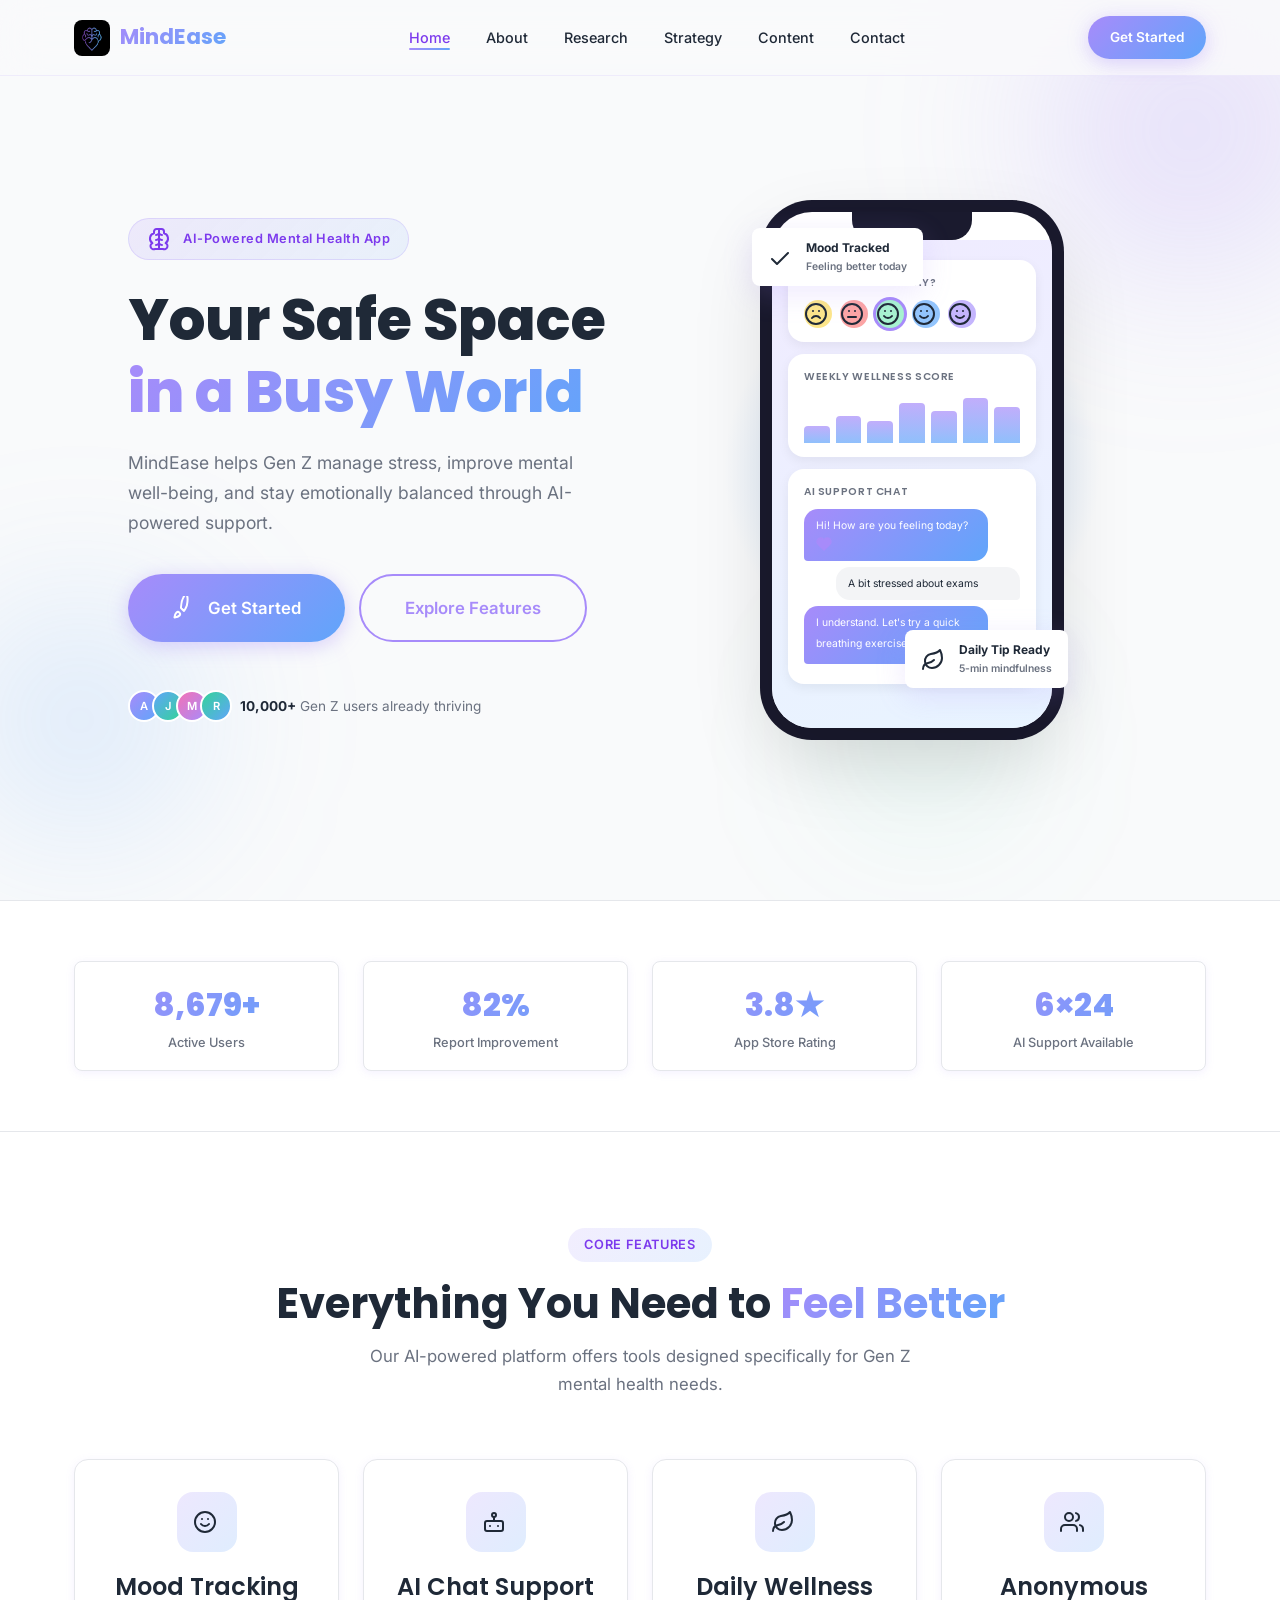
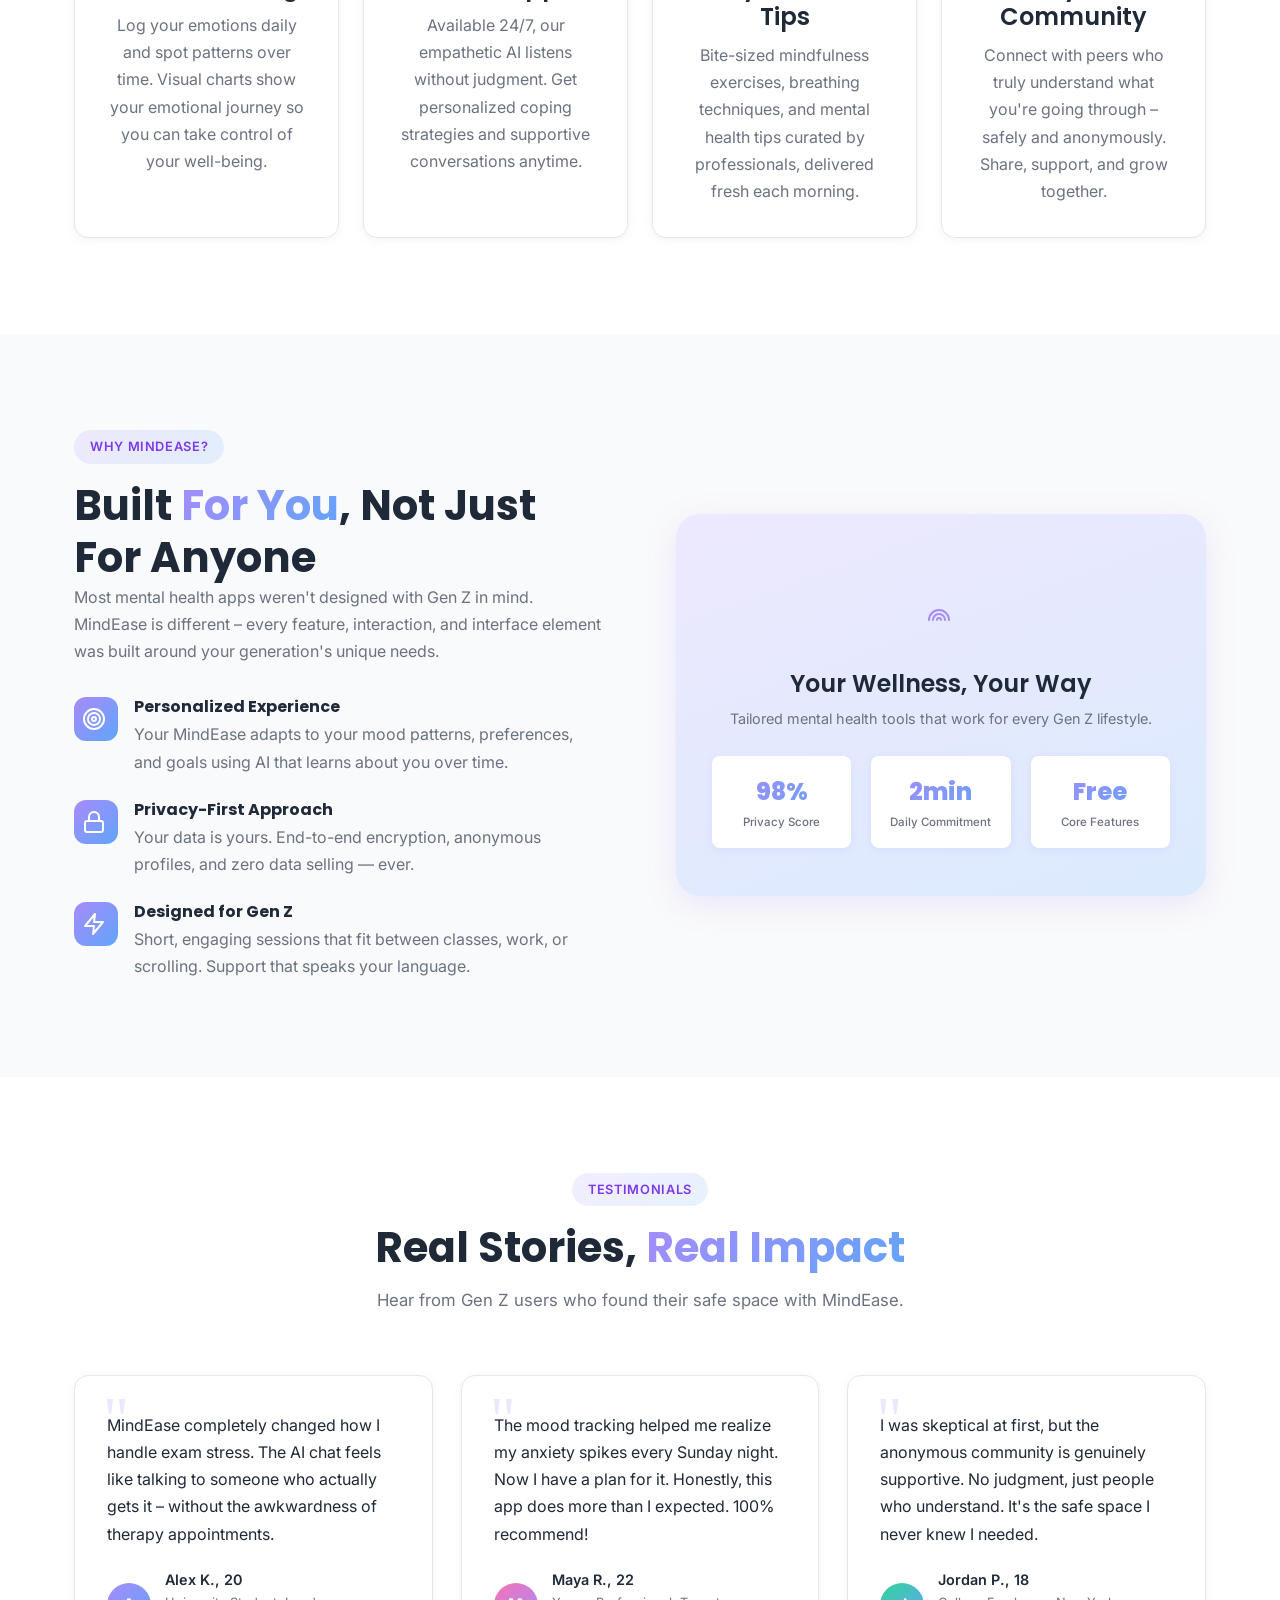
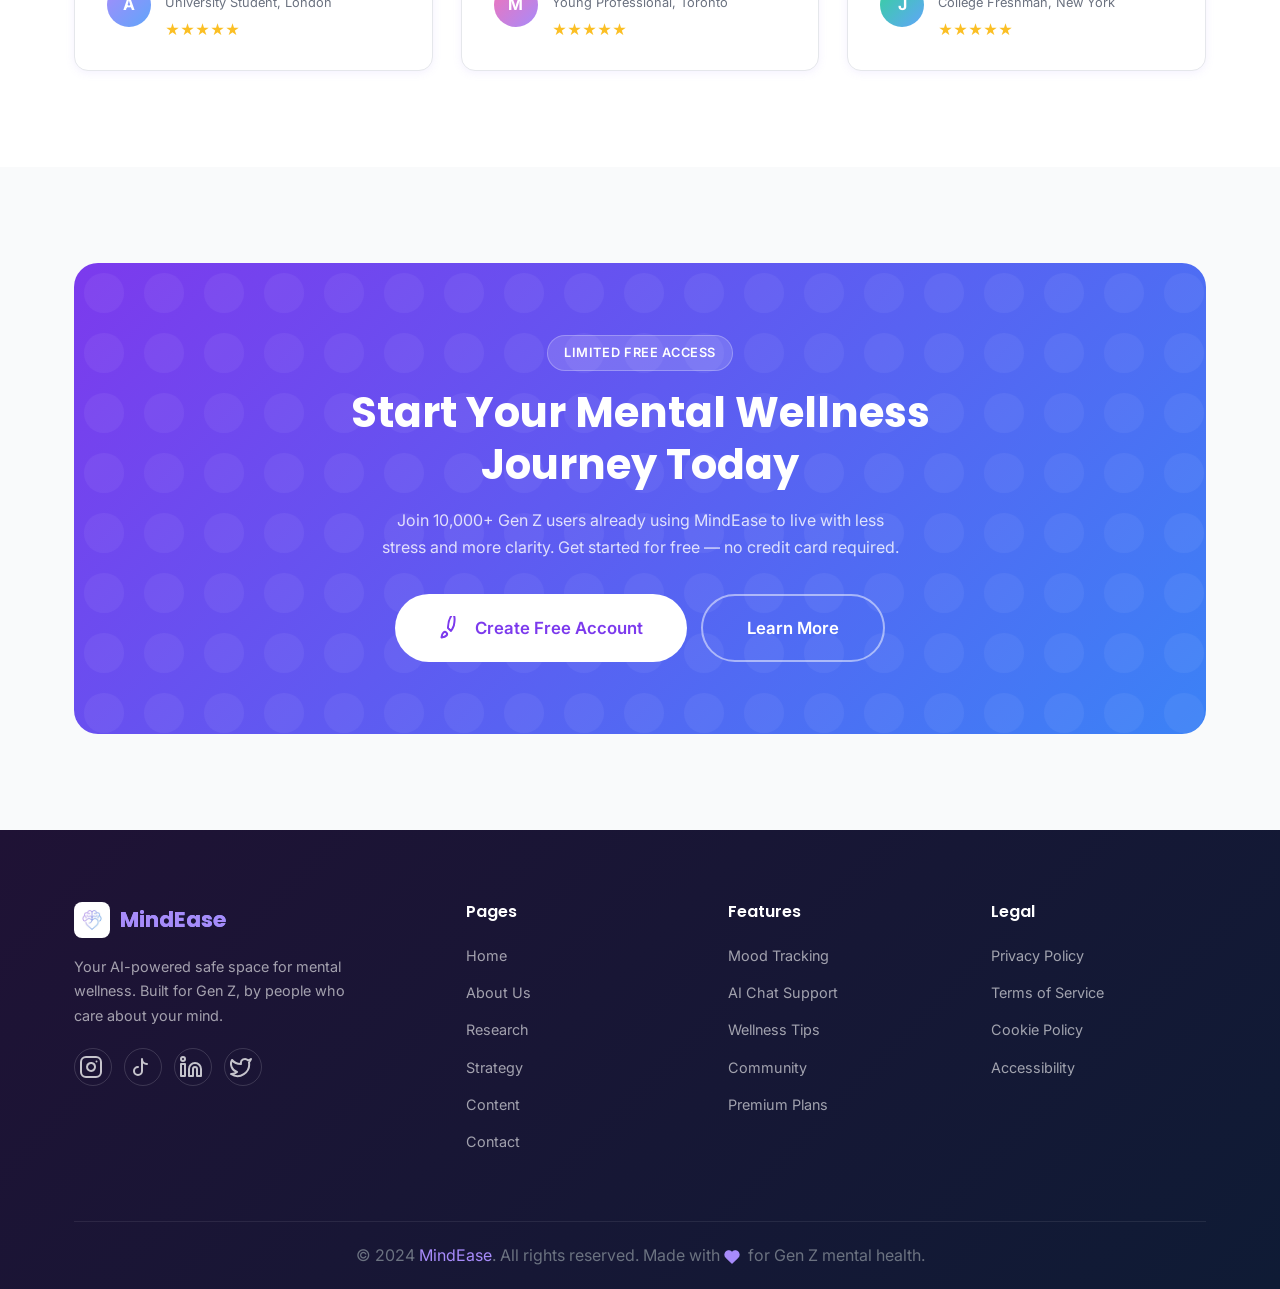
==== index.html @ 1b33eacb "Initial commit MindEase mental health app" ====
<!DOCTYPE html>
<html lang="en">
<head>
  <meta charset="UTF-8" />
  <meta name="viewport" content="width=device-width, initial-scale=1.0" />
  <title>MindEase – Your Safe Space in a Busy World</title>
  <meta name="description" content="MindEase helps Gen Z manage stress, improve mental well-being, and stay emotionally balanced through AI-powered support." />
  <link rel="stylesheet" href="styles/main.css" />
  <link rel="stylesheet" href="styles/animations.css" />
  <link rel="stylesheet" href="styles/pages.css" />
</head>
<body>

<!-- ══ NAVBAR ══ -->
<nav class="navbar" id="navbar">
  <div class="nav-inner">
    <a href="index.html" class="nav-logo">
      <img src="assets/logo1.png" alt="MindEase Logo" class="nav-logo-img">
      <span>MindEase</span>
    </a>
    <ul class="nav-menu">
      <li><a href="index.html" class="nav-link">Home</a></li>
      <li><a href="about.html" class="nav-link">About</a></li>
      <li><a href="research.html" class="nav-link">Research</a></li>
      <li><a href="strategy.html" class="nav-link">Strategy</a></li>
      <li><a href="content.html" class="nav-link">Content</a></li>
      <li><a href="contact.html" class="nav-link">Contact</a></li>
    </ul>
    <div class="nav-cta">
      <a href="signup.html" class="btn btn-primary btn-sm">Get Started</a>
    </div>
    <button class="hamburger" id="hamburger" aria-label="Toggle menu">
      <span></span><span></span><span></span>
    </button>
  </div>
  <div class="mobile-menu" id="mobileMenu">
    <a href="index.html" class="nav-link">Home</a>
    <a href="about.html" class="nav-link">About</a>
    <a href="research.html" class="nav-link">Research</a>
    <a href="strategy.html" class="nav-link">Strategy</a>
    <a href="content.html" class="nav-link">Content</a>
    <a href="contact.html" class="nav-link">Contact</a>
    <a href="signup.html" class="btn btn-primary">Get Started</a>
  </div>
</nav>

<!-- ══ HERO ══ -->
<section class="hero">
  <div class="deco-blob deco-blob-1"></div>
  <div class="deco-blob deco-blob-2"></div>
  <div class="deco-blob deco-blob-3"></div>
  <div class="container">
    <div class="hero-inner">
      <!-- Left -->
      <div class="hero-content">
        <div class="hero-label animate fade-only">
          <span><svg xmlns="http://www.w3.org/2000/svg" width="24" height="24" viewBox="0 0 24 24" fill="none" stroke="currentColor" stroke-width="2" stroke-linecap="round" stroke-linejoin="round" class="vector-icon" style="color:currentColor;vertical-align:middle;display:inline-block;margin-right:4px;"><path d="M9.5 2A2.5 2.5 0 0 0 7 4.5v1.79a5.5 5.5 0 0 0-1.6 9.85A2.49 2.49 0 0 0 8 22h8a2.49 2.49 0 0 0 2.6-5.86A5.5 5.5 0 0 0 17 6.29V4.5A2.5 2.5 0 0 0 14.5 2h-5z"></path><path d="M12 2v20"></path><path d="M12 6.5s-1.5 1.5-3 1.5"></path><path d="M12 11.5s-1.5 1.5-3 1.5"></path><path d="M12 16.5s-1.5 1.5-3 1.5"></path><path d="M12 6.5s1.5 1.5 3 1.5"></path><path d="M12 11.5s1.5 1.5 3 1.5"></path><path d="M12 16.5s1.5 1.5 3 1.5"></path></svg></span> AI-Powered Mental Health App
        </div>
        <h1 class="hero-title animate delay-1">
          Your Safe Space<br /><span class="gradient-text line-2">in a Busy World</span>
        </h1>
        <p class="hero-desc animate delay-2">
          MindEase helps Gen Z manage stress, improve mental well-being, and stay emotionally balanced through AI-powered support.
        </p>
        <div class="hero-btns animate delay-3">
          <a href="signup.html" class="btn btn-primary btn-lg"><svg xmlns="http://www.w3.org/2000/svg" width="24" height="24" viewBox="0 0 24 24" fill="none" stroke="currentColor" stroke-width="2" stroke-linecap="round" stroke-linejoin="round" class="vector-icon" style="color:currentColor;vertical-align:middle;display:inline-block;margin-right:4px;"><path d="M4.5 16.5c-1.5 1.26-2 5-2 5s3.74-.5 5-2c.71-.84.7-2.13-.09-2.91a2.18 2.18 0 0 0-2.91-.09z"></path><path d="m12 15-3-3a22 22 0 0 1 3.82-13.06c.09-.1.22-.1.35-.1.14 0 .27.01.4.03.35.05.69.2.98.44.38.3.64.71.74 1.18.3 1.34.62 4.48-.48 9.2A22 22 0 0 1 12 15z"></path></svg> Get Started</a>
          <a href="#features" class="btn btn-outline btn-lg">Explore Features</a>
        </div>
        <div class="hero-trust animate delay-4">
          <div class="trust-avatars">
            <div class="trust-avatar-img">A</div>
            <div class="trust-avatar-img" style="background:linear-gradient(135deg,#60A5FA,#34D399)">J</div>
            <div class="trust-avatar-img" style="background:linear-gradient(135deg,#F472B6,#A78BFA)">M</div>
            <div class="trust-avatar-img" style="background:linear-gradient(135deg,#34D399,#60A5FA)">R</div>
          </div>
          <p class="trust-text"><strong>10,000+</strong> Gen Z users already thriving</p>
        </div>
      </div>
      <!-- Right – Phone Mockup -->
      <div class="hero-visual animate slide-right delay-2">
        <div class="hero-visual-wrap">
          <div class="hero-glow"></div>
          <div class="phone-mockup">
            <div class="phone-notch"></div>
            <div class="phone-screen">
              <!-- Mood widget -->
              <div class="phone-widget">
                <div class="phone-widget-title">How are you today?</div>
                <div class="mood-dots">
                  <div class="mood-dot" style="background:#FDE68A"><svg xmlns="http://www.w3.org/2000/svg" width="24" height="24" viewBox="0 0 24 24" fill="none" stroke="currentColor" stroke-width="2" stroke-linecap="round" stroke-linejoin="round" class="vector-icon" style="color:currentColor;vertical-align:middle;display:inline-block;margin-right:4px;"><circle cx="12" cy="12" r="10"></circle><path d="M8 16s1.5-2 4-2 4 2 4 2"></path><line x1="9" y1="9" x2="9.01" y2="9"></line><line x1="15" y1="9" x2="15.01" y2="9"></line></svg></div>
                  <div class="mood-dot" style="background:#FCA5A5"><svg xmlns="http://www.w3.org/2000/svg" width="24" height="24" viewBox="0 0 24 24" fill="none" stroke="currentColor" stroke-width="2" stroke-linecap="round" stroke-linejoin="round" class="vector-icon" style="color:currentColor;vertical-align:middle;display:inline-block;margin-right:4px;"><circle cx="12" cy="12" r="10"></circle><line x1="8" y1="15" x2="16" y2="15"></line><line x1="9" y1="9" x2="9.01" y2="9"></line><line x1="15" y1="9" x2="15.01" y2="9"></line></svg></div>
                  <div class="mood-dot active" style="background:#A7F3D0"><svg xmlns="http://www.w3.org/2000/svg" width="24" height="24" viewBox="0 0 24 24" fill="none" stroke="currentColor" stroke-width="2" stroke-linecap="round" stroke-linejoin="round" class="vector-icon" style="color:currentColor;vertical-align:middle;display:inline-block;margin-right:4px;"><circle cx="12" cy="12" r="10"></circle><path d="M8 14s1.5 2 4 2 4-2 4-2"></path><line x1="9" y1="9" x2="9.01" y2="9"></line><line x1="15" y1="9" x2="15.01" y2="9"></line></svg></div>
                  <div class="mood-dot" style="background:#93C5FD"><svg xmlns="http://www.w3.org/2000/svg" width="24" height="24" viewBox="0 0 24 24" fill="none" stroke="currentColor" stroke-width="2" stroke-linecap="round" stroke-linejoin="round" class="vector-icon" style="color:currentColor;vertical-align:middle;display:inline-block;margin-right:4px;"><circle cx="12" cy="12" r="10"></circle><path d="M8 14s1.5 2 4 2 4-2 4-2"></path><line x1="9" y1="9" x2="9.01" y2="9"></line><line x1="15" y1="9" x2="15.01" y2="9"></line></svg></div>
                  <div class="mood-dot" style="background:#C4B5FD"><svg xmlns="http://www.w3.org/2000/svg" width="24" height="24" viewBox="0 0 24 24" fill="none" stroke="currentColor" stroke-width="2" stroke-linecap="round" stroke-linejoin="round" class="vector-icon" style="color:currentColor;vertical-align:middle;display:inline-block;margin-right:4px;"><circle cx="12" cy="12" r="10"></circle><path d="M8 14s1.5 2 4 2 4-2 4-2"></path><line x1="9" y1="9" x2="9.01" y2="9"></line><line x1="15" y1="9" x2="15.01" y2="9"></line></svg></div>
                </div>
              </div>
              <!-- Wellness bar -->
              <div class="phone-widget">
                <div class="phone-widget-title">Weekly Wellness Score</div>
                <div class="mini-bar-chart">
                  <div class="mini-bar" style="height:35%"></div>
                  <div class="mini-bar" style="height:55%"></div>
                  <div class="mini-bar" style="height:45%"></div>
                  <div class="mini-bar" style="height:80%"></div>
                  <div class="mini-bar" style="height:65%"></div>
                  <div class="mini-bar" style="height:90%"></div>
                  <div class="mini-bar" style="height:72%"></div>
                </div>
              </div>
              <!-- AI Chat snippet -->
              <div class="phone-widget">
                <div class="phone-widget-title">AI Support Chat</div>
                <div class="chat-bubble ai">Hi! How are you feeling today? <svg xmlns="http://www.w3.org/2000/svg" width="16" height="16" viewBox="0 0 24 24" fill="var(--primary)" stroke="var(--primary)" stroke-width="2" stroke-linecap="round" stroke-linejoin="round" class="vector-icon" style="color:currentColor;vertical-align:middle;display:inline-block;margin-right:4px;"><path d="M20.84 4.61a5.5 5.5 0 0 0-7.78 0L12 5.67l-1.06-1.06a5.5 5.5 0 0 0-7.78 7.78l1.06 1.06L12 21.23l7.78-7.78 1.06-1.06a5.5 5.5 0 0 0 0-7.78z"></path></svg></div>
                <div class="chat-bubble user">A bit stressed about exams</div>
                <div class="chat-bubble ai">I understand. Let's try a quick breathing exercise! <svg xmlns="http://www.w3.org/2000/svg" width="24" height="24" viewBox="0 0 24 24" fill="none" stroke="currentColor" stroke-width="2" stroke-linecap="round" stroke-linejoin="round" class="vector-icon" style="color:currentColor;vertical-align:middle;display:inline-block;margin-right:4px;"><path d="M11 20A7 7 0 0 1 9.8 6.1C15.5 5 17 4.48 19 2c1 2 2 4.18 2 8 0 5.5-4.78 10-10 10Z"></path><path d="M2 21c0-3 1.85-5.36 5.08-6C9.5 14.52 12 13 13 12"></path></svg></div>
              </div>
            </div>
          </div>
          <!-- Floating Badges -->
          <div class="floating-badge badge-1">
            <span class="fb-icon"><svg xmlns="http://www.w3.org/2000/svg" width="24" height="24" viewBox="0 0 24 24" fill="none" stroke="currentColor" stroke-width="2" stroke-linecap="round" stroke-linejoin="round" class="vector-icon" style="color:currentColor;vertical-align:middle;display:inline-block;margin-right:4px;"><polyline points="20 6 9 17 4 12"></polyline></svg></span>
            <div><div style="font-size:.75rem;font-weight:700;color:var(--text)">Mood Tracked</div><div style="font-size:.65rem;color:var(--text-muted)">Feeling better today</div></div>
          </div>
          <div class="floating-badge badge-2">
            <span class="fb-icon"><svg xmlns="http://www.w3.org/2000/svg" width="24" height="24" viewBox="0 0 24 24" fill="none" stroke="currentColor" stroke-width="2" stroke-linecap="round" stroke-linejoin="round" class="vector-icon" style="color:currentColor;vertical-align:middle;display:inline-block;margin-right:4px;"><path d="M11 20A7 7 0 0 1 9.8 6.1C15.5 5 17 4.48 19 2c1 2 2 4.18 2 8 0 5.5-4.78 10-10 10Z"></path><path d="M2 21c0-3 1.85-5.36 5.08-6C9.5 14.52 12 13 13 12"></path></svg></span>
            <div><div style="font-size:.75rem;font-weight:700;color:var(--text)">Daily Tip Ready</div><div style="font-size:.65rem;color:var(--text-muted)">5-min mindfulness</div></div>
          </div>
        </div>
      </div>
    </div>
  </div>
</section>

<!-- ══ STATS BAR ══ -->
<section class="section-sm" style="background:#fff;border-top:1px solid var(--border);border-bottom:1px solid var(--border)">
  <div class="container">
    <div class="grid-4">
      <div class="stat-chip animate">
        <div class="stat-num"><span data-count="10000">0</span>+</div>
        <div class="stat-label">Active Users</div>
      </div>
      <div class="stat-chip animate delay-1">
        <div class="stat-num"><span data-count="95">0</span>%</div>
        <div class="stat-label">Report Improvement</div>
      </div>
      <div class="stat-chip animate delay-2">
        <div class="stat-num"><span data-count="4">0</span>.8★</div>
        <div class="stat-label">App Store Rating</div>
      </div>
      <div class="stat-chip animate delay-3">
        <div class="stat-num"><span data-count="7">0</span>×24</div>
        <div class="stat-label">AI Support Available</div>
      </div>
    </div>
  </div>
</section>

<!-- ══ FEATURES ══ -->
<section class="section features-section" id="features">
  <div class="container">
    <div class="section-header animate">
      <div class="badge">Core Features</div>
      <h2>Everything You Need to <span class="gradient-text">Feel Better</span></h2>
      <p>Our AI-powered platform offers tools designed specifically for Gen Z mental health needs.</p>
    </div>
    <div class="grid-4">
      <div class="card feature-card animate delay-1">
        <div class="icon-wrap"><svg xmlns="http://www.w3.org/2000/svg" width="24" height="24" viewBox="0 0 24 24" fill="none" stroke="currentColor" stroke-width="2" stroke-linecap="round" stroke-linejoin="round" class="vector-icon" style="color:currentColor;vertical-align:middle;display:inline-block;margin-right:4px;"><circle cx="12" cy="12" r="10"></circle><path d="M8 14s1.5 2 4 2 4-2 4-2"></path><line x1="9" y1="9" x2="9.01" y2="9"></line><line x1="15" y1="9" x2="15.01" y2="9"></line></svg></div>
        <h3>Mood Tracking</h3>
        <p>Log your emotions daily and spot patterns over time. Visual charts show your emotional journey so you can take control of your well-being.</p>
      </div>
      <div class="card feature-card animate delay-2">
        <div class="icon-wrap"><svg xmlns="http://www.w3.org/2000/svg" width="24" height="24" viewBox="0 0 24 24" fill="none" stroke="currentColor" stroke-width="2" stroke-linecap="round" stroke-linejoin="round" class="vector-icon" style="color:currentColor;vertical-align:middle;display:inline-block;margin-right:4px;"><rect x="3" y="11" width="18" height="10" rx="2"></rect><circle cx="12" cy="5" r="2"></circle><path d="M12 7v4"></path><line x1="8" y1="16" x2="8" y2="16"></line><line x1="16" y1="16" x2="16" y2="16"></line></svg></div>
        <h3>AI Chat Support</h3>
        <p>Available 24/7, our empathetic AI listens without judgment. Get personalized coping strategies and supportive conversations anytime.</p>
      </div>
      <div class="card feature-card animate delay-3">
        <div class="icon-wrap"><svg xmlns="http://www.w3.org/2000/svg" width="24" height="24" viewBox="0 0 24 24" fill="none" stroke="currentColor" stroke-width="2" stroke-linecap="round" stroke-linejoin="round" class="vector-icon" style="color:currentColor;vertical-align:middle;display:inline-block;margin-right:4px;"><path d="M11 20A7 7 0 0 1 9.8 6.1C15.5 5 17 4.48 19 2c1 2 2 4.18 2 8 0 5.5-4.78 10-10 10Z"></path><path d="M2 21c0-3 1.85-5.36 5.08-6C9.5 14.52 12 13 13 12"></path></svg></div>
        <h3>Daily Wellness Tips</h3>
        <p>Bite-sized mindfulness exercises, breathing techniques, and mental health tips curated by professionals, delivered fresh each morning.</p>
      </div>
      <div class="card feature-card animate delay-4">
        <div class="icon-wrap"><svg xmlns="http://www.w3.org/2000/svg" width="24" height="24" viewBox="0 0 24 24" fill="none" stroke="currentColor" stroke-width="2" stroke-linecap="round" stroke-linejoin="round" class="vector-icon" style="color:currentColor;vertical-align:middle;display:inline-block;margin-right:4px;"><path d="M17 21v-2a4 4 0 0 0-4-4H5a4 4 0 0 0-4 4v2"></path><circle cx="9" cy="7" r="4"></circle><path d="M23 21v-2a4 4 0 0 0-3-3.87"></path><path d="M16 3.13a4 4 0 0 1 0 7.75"></path></svg></div>
        <h3>Anonymous Community</h3>
        <p>Connect with peers who truly understand what you're going through – safely and anonymously. Share, support, and grow together.</p>
      </div>
    </div>
  </div>
</section>

<!-- ══ WHY CHOOSE US ══ -->
<section class="section why-section">
  <div class="container">
    <div class="why-inner">
      <!-- Left text -->
      <div>
        <div class="badge animate">Why MindEase?</div>
        <h2 class="animate delay-1">Built <span class="gradient-text">For You</span>, Not Just For Anyone</h2>
        <p class="animate delay-2">Most mental health apps weren't designed with Gen Z in mind. MindEase is different – every feature, interaction, and interface element was built around your generation's unique needs.</p>
        <div class="why-list">
          <div class="why-item animate delay-2">
            <div class="why-icon"><svg xmlns="http://www.w3.org/2000/svg" width="24" height="24" viewBox="0 0 24 24" fill="none" stroke="currentColor" stroke-width="2" stroke-linecap="round" stroke-linejoin="round" class="vector-icon" style="color:currentColor;vertical-align:middle;display:inline-block;margin-right:4px;"><circle cx="12" cy="12" r="10"></circle><circle cx="12" cy="12" r="6"></circle><circle cx="12" cy="12" r="2"></circle></svg></div>
            <div>
              <h4>Personalized Experience</h4>
              <p>Your MindEase adapts to your mood patterns, preferences, and goals using AI that learns about you over time.</p>
            </div>
          </div>
          <div class="why-item animate delay-3">
            <div class="why-icon"><svg xmlns="http://www.w3.org/2000/svg" width="24" height="24" viewBox="0 0 24 24" fill="none" stroke="currentColor" stroke-width="2" stroke-linecap="round" stroke-linejoin="round" class="vector-icon" style="color:currentColor;vertical-align:middle;display:inline-block;margin-right:4px;"><rect x="3" y="11" width="18" height="11" rx="2"></rect><path d="M7 11V7a5 5 0 0 1 10 0v4"></path></svg></div>
            <div>
              <h4>Privacy-First Approach</h4>
              <p>Your data is yours. End-to-end encryption, anonymous profiles, and zero data selling — ever.</p>
            </div>
          </div>
          <div class="why-item animate delay-4">
            <div class="why-icon"><svg xmlns="http://www.w3.org/2000/svg" width="24" height="24" viewBox="0 0 24 24" fill="none" stroke="currentColor" stroke-width="2" stroke-linecap="round" stroke-linejoin="round" class="vector-icon" style="color:currentColor;vertical-align:middle;display:inline-block;margin-right:4px;"><polygon points="13 2 3 14 12 14 11 22 21 10 12 10 13 2"></polygon></svg></div>
            <div>
              <h4>Designed for Gen Z</h4>
              <p>Short, engaging sessions that fit between classes, work, or scrolling. Support that speaks your language.</p>
            </div>
          </div>
        </div>
      </div>
      <!-- Right visual card -->
      <div class="why-image-wrap animate slide-right">
        <div class="why-image-card">
          <div style="font-size:3.5rem;margin-bottom:12px"><svg xmlns="http://www.w3.org/2000/svg" width="24" height="24" viewBox="0 0 24 24" fill="none" stroke="var(--primary)" stroke-width="2" stroke-linecap="round" stroke-linejoin="round" class="vector-icon" style="color:currentColor;vertical-align:middle;display:inline-block;margin-right:4px;"><path d="M22 17a10 10 0 0 0-20 0"></path><path d="M6 17a6 6 0 0 1 12 0"></path><path d="M10 17a2 2 0 0 1 4 0"></path></svg></div>
          <h3 style="margin-bottom:8px">Your Wellness, Your Way</h3>
          <p style="color:var(--text-muted);font-size:.9rem">Tailored mental health tools that work for every Gen Z lifestyle.</p>
          <div class="why-stats-row">
            <div class="why-stat">
              <div class="num">98%</div>
              <div class="label">Privacy Score</div>
            </div>
            <div class="why-stat">
              <div class="num">2min</div>
              <div class="label">Daily Commitment</div>
            </div>
            <div class="why-stat">
              <div class="num">Free</div>
              <div class="label">Core Features</div>
            </div>
          </div>
        </div>
      </div>
    </div>
  </div>
</section>

<!-- ══ TESTIMONIALS ══ -->
<section class="section testimonials-section">
  <div class="container">
    <div class="section-header animate">
      <div class="badge">Testimonials</div>
      <h2>Real Stories, <span class="gradient-text">Real Impact</span></h2>
      <p>Hear from Gen Z users who found their safe space with MindEase.</p>
    </div>
    <div class="grid-3">
      <div class="testimonial-card animate delay-1">
        <div class="quote-mark">"</div>
        <p class="testimonial-text">MindEase completely changed how I handle exam stress. The AI chat feels like talking to someone who actually gets it – without the awkwardness of therapy appointments.</p>
        <div class="testimonial-author">
          <div class="author-avatar" style="background:linear-gradient(135deg,var(--primary),var(--secondary))">A</div>
          <div>
            <div class="author-name">Alex K., 20</div>
            <div class="author-role">University Student, London</div>
            <div class="stars">★★★★★</div>
          </div>
        </div>
      </div>
      <div class="testimonial-card animate delay-2">
        <div class="quote-mark">"</div>
        <p class="testimonial-text">The mood tracking helped me realize my anxiety spikes every Sunday night. Now I have a plan for it. Honestly, this app does more than I expected. 100% recommend!</p>
        <div class="testimonial-author">
          <div class="author-avatar" style="background:linear-gradient(135deg,#F472B6,#A78BFA)">M</div>
          <div>
            <div class="author-name">Maya R., 22</div>
            <div class="author-role">Young Professional, Toronto</div>
            <div class="stars">★★★★★</div>
          </div>
        </div>
      </div>
      <div class="testimonial-card animate delay-3">
        <div class="quote-mark">"</div>
        <p class="testimonial-text">I was skeptical at first, but the anonymous community is genuinely supportive. No judgment, just people who understand. It's the safe space I never knew I needed.</p>
        <div class="testimonial-author">
          <div class="author-avatar" style="background:linear-gradient(135deg,#34D399,#60A5FA)">J</div>
          <div>
            <div class="author-name">Jordan P., 18</div>
            <div class="author-role">College Freshman, New York</div>
            <div class="stars">★★★★★</div>
          </div>
        </div>
      </div>
    </div>
  </div>
</section>

<!-- ══ CTA BANNER ══ -->
<section class="section" style="background:var(--bg)">
  <div class="container">
    <div class="cta-banner animate">
      <div class="badge" style="background:rgba(255,255,255,.15);color:#fff;border:1px solid rgba(255,255,255,.25)">Limited Free Access</div>
      <h2>Start Your Mental Wellness<br />Journey Today</h2>
      <p>Join 10,000+ Gen Z users already using MindEase to live with less stress and more clarity. Get started for free — no credit card required.</p>
      <div class="cta-btns">
        <a href="signup.html" class="btn btn-white btn-lg"><svg xmlns="http://www.w3.org/2000/svg" width="24" height="24" viewBox="0 0 24 24" fill="none" stroke="currentColor" stroke-width="2" stroke-linecap="round" stroke-linejoin="round" class="vector-icon" style="color:currentColor;vertical-align:middle;display:inline-block;margin-right:4px;"><path d="M4.5 16.5c-1.5 1.26-2 5-2 5s3.74-.5 5-2c.71-.84.7-2.13-.09-2.91a2.18 2.18 0 0 0-2.91-.09z"></path><path d="m12 15-3-3a22 22 0 0 1 3.82-13.06c.09-.1.22-.1.35-.1.14 0 .27.01.4.03.35.05.69.2.98.44.38.3.64.71.74 1.18.3 1.34.62 4.48-.48 9.2A22 22 0 0 1 12 15z"></path></svg> Create Free Account</a>
        <a href="about.html" class="btn btn-ghost btn-lg">Learn More</a>
      </div>
    </div>
  </div>
</section>

<!-- ══ FOOTER ══ -->
<footer class="footer">
  <div class="container">
    <div class="footer-grid">
      <div class="footer-brand">
        <a href="index.html" class="nav-logo">
          <img src="assets/logo.png" alt="MindEase Logo" class="nav-logo-img">
          <span>MindEase</span>
        </a>
        <p>Your AI-powered safe space for mental wellness. Built for Gen Z, by people who care about your mind.</p>
        <div class="footer-social">
          <div class="social-icon"><svg xmlns="http://www.w3.org/2000/svg" width="24" height="24" viewBox="0 0 24 24" fill="none" stroke="currentColor" stroke-width="2" stroke-linecap="round" stroke-linejoin="round" class="vector-icon" style="color:currentColor;vertical-align:middle;display:inline-block;margin-right:4px;"><rect x="2" y="2" width="20" height="20" rx="5" ry="5"></rect><path d="M16 11.37A4 4 0 1 1 12.63 8 4 4 0 0 1 16 11.37z"></path><line x1="17.5" y1="6.5" x2="17.51" y2="6.5"></line></svg></div>
          <div class="social-icon"><svg xmlns="http://www.w3.org/2000/svg" width="24" height="24" viewBox="0 0 24 24" fill="none" stroke="currentColor" stroke-width="2" stroke-linecap="round" stroke-linejoin="round" class="vector-icon" style="color:currentColor;vertical-align:middle;display:inline-block;margin-right:4px;"><path d="M9 12a4 4 0 1 0 4 4V4a5 5 0 0 0 5 5"></path></svg></div>
          <div class="social-icon"><svg xmlns="http://www.w3.org/2000/svg" width="24" height="24" viewBox="0 0 24 24" fill="none" stroke="currentColor" stroke-width="2" stroke-linecap="round" stroke-linejoin="round" class="vector-icon" style="color:currentColor;vertical-align:middle;display:inline-block;margin-right:4px;"><path d="M16 8a6 6 0 0 1 6 6v7h-4v-7a2 2 0 0 0-2-2 2 2 0 0 0-2 2v7h-4v-7a6 6 0 0 1 6-6z"></path><rect x="2" y="9" width="4" height="12"></rect><circle cx="4" cy="4" r="2"></circle></svg></div>
          <div class="social-icon"><svg xmlns="http://www.w3.org/2000/svg" width="24" height="24" viewBox="0 0 24 24" fill="none" stroke="currentColor" stroke-width="2" stroke-linecap="round" stroke-linejoin="round" class="vector-icon" style="color:currentColor;vertical-align:middle;display:inline-block;margin-right:4px;"><path d="M22 4s-.7 2.1-2 3.4c1.6 10-9.4 17.3-18 11.6 2.2.1 4.4-.6 6-2C3 15.5.5 9.6 3 5c2.2 2.6 5.6 4.1 9 4-.9-4.2 4-6.6 7-3.8 1.1 0 3-1.2 3-1.2z"></path></svg></div>
        </div>
      </div>
      <div class="footer-col">
        <h4>Pages</h4>
        <ul>
          <li><a href="index.html">Home</a></li>
          <li><a href="about.html">About Us</a></li>
          <li><a href="research.html">Research</a></li>
          <li><a href="strategy.html">Strategy</a></li>
          <li><a href="content.html">Content</a></li>
          <li><a href="contact.html">Contact</a></li>
        </ul>
      </div>
      <div class="footer-col">
        <h4>Features</h4>
        <ul>
          <li><a href="signup.html">Mood Tracking</a></li>
          <li><a href="signup.html">AI Chat Support</a></li>
          <li><a href="signup.html">Wellness Tips</a></li>
          <li><a href="signup.html">Community</a></li>
          <li><a href="signup.html">Premium Plans</a></li>
        </ul>
      </div>
      <div class="footer-col">
        <h4>Legal</h4>
        <ul>
          <li><a href="contact.html">Privacy Policy</a></li>
          <li><a href="contact.html">Terms of Service</a></li>
          <li><a href="contact.html">Cookie Policy</a></li>
          <li><a href="contact.html">Accessibility</a></li>
        </ul>
      </div>
    </div>
  </div>
  <div class="footer-bottom">
    <p>© 2024 <span>MindEase</span>. All rights reserved. Made with <svg xmlns="http://www.w3.org/2000/svg" width="16" height="16" viewBox="0 0 24 24" fill="var(--primary)" stroke="var(--primary)" stroke-width="2" stroke-linecap="round" stroke-linejoin="round" class="vector-icon" style="color:currentColor;vertical-align:middle;display:inline-block;margin-right:4px;"><path d="M20.84 4.61a5.5 5.5 0 0 0-7.78 0L12 5.67l-1.06-1.06a5.5 5.5 0 0 0-7.78 7.78l1.06 1.06L12 21.23l7.78-7.78 1.06-1.06a5.5 5.5 0 0 0 0-7.78z"></path></svg> for Gen Z mental health.</p>
  </div>
</footer>

<script src="js/main.js"></script>
</body>
</html>
---- styles/main.css ----
/* ============================
   MindEase – Global Styles
   ============================ */

@import url('https://fonts.googleapis.com/css2?family=Poppins:wght@300;400;500;600;700;800&family=Inter:wght@300;400;500;600&display=swap');

/* ── Design Tokens ── */
:root {
  --primary:     #A78BFA;
  --primary-dark:#7C3AED;
  --secondary:   #60A5FA;
  --accent:      #34D399;
  --bg:          #F9FAFB;
  --bg-card:     #FFFFFF;
  --text:        #1F2937;
  --text-muted:  #6B7280;
  --border:      #E5E7EB;
  --shadow-sm:   0 2px 8px rgba(167,139,250,.12);
  --shadow-md:   0 8px 30px rgba(167,139,250,.18);
  --shadow-lg:   0 20px 60px rgba(167,139,250,.25);
  --radius-sm:   8px;
  --radius-md:   14px;
  --radius-lg:   24px;
  --transition:  all .3s cubic-bezier(.4,0,.2,1);
  --font-head:   'Poppins', sans-serif;
  --font-body:   'Inter', sans-serif;
}

/* ── Reset ── */
*, *::before, *::after { box-sizing: border-box; margin: 0; padding: 0; }
html { scroll-behavior: smooth; }
body {
  font-family: var(--font-body);
  background: var(--bg);
  color: var(--text);
  line-height: 1.7;
  overflow-x: hidden;
}
img { max-width: 100%; display: block; }
a  { text-decoration: none; color: inherit; }
ul { list-style: none; }
input, textarea, select {
  font-family: var(--font-body);
  outline: none;
  border: none;
  background: transparent;
}
button { cursor: pointer; border: none; background: none; font-family: var(--font-body); }

/* ── Typography ── */
h1,h2,h3,h4,h5,h6 { font-family: var(--font-head); line-height: 1.25; color: var(--text); }
h1 { font-size: clamp(2.2rem, 5vw, 3.6rem); font-weight: 800; }
h2 { font-size: clamp(1.75rem, 3.5vw, 2.6rem); font-weight: 700; }
h3 { font-size: clamp(1.2rem, 2.5vw, 1.5rem); font-weight: 600; }
p  { font-size: 1rem; color: var(--text-muted); }

/* ── Utility ── */
.container { max-width: 1180px; margin: 0 auto; padding: 0 24px; }
.section    { padding: 96px 0; }
.section-sm { padding: 60px 0; }

.gradient-text {
  background: linear-gradient(135deg, var(--primary), var(--secondary));
  -webkit-background-clip: text;
  -webkit-text-fill-color: transparent;
  background-clip: text;
}
.badge {
  display: inline-block;
  padding: 6px 16px;
  border-radius: 50px;
  font-size: .8rem;
  font-weight: 600;
  letter-spacing: .05em;
  text-transform: uppercase;
  background: linear-gradient(135deg, rgba(167,139,250,.15), rgba(96,165,250,.15));
  color: var(--primary-dark);
  margin-bottom: 16px;
}
.section-header { text-align: center; margin-bottom: 60px; }
.section-header p { max-width: 560px; margin: 12px auto 0; font-size: 1.05rem; }

/* ── Buttons ── */
.btn {
  display: inline-flex;
  align-items: center;
  gap: 8px;
  padding: 14px 32px;
  border-radius: 50px;
  font-weight: 600;
  font-size: .95rem;
  transition: var(--transition);
  position: relative;
  overflow: hidden;
}
.btn::after {
  content: '';
  position: absolute;
  inset: 0;
  background: rgba(255,255,255,.15);
  transform: scaleX(0);
  transform-origin: right;
  transition: transform .4s ease;
}
.btn:hover::after { transform: scaleX(1); transform-origin: left; }

.btn-primary {
  background: linear-gradient(135deg, var(--primary), var(--secondary));
  color: #fff;
  box-shadow: 0 4px 20px rgba(167,139,250,.4);
}
.btn-primary:hover {
  transform: translateY(-2px);
  box-shadow: 0 8px 30px rgba(167,139,250,.55);
}
.btn-outline {
  border: 2px solid var(--primary);
  color: var(--primary);
}
.btn-outline:hover {
  background: var(--primary);
  color: #fff;
  transform: translateY(-2px);
}
.btn-sm { padding: 10px 22px; font-size: .85rem; }
.btn-lg { padding: 18px 44px; font-size: 1.05rem; }

/* ── Cards ── */
.card {
  background: var(--bg-card);
  border-radius: var(--radius-md);
  box-shadow: var(--shadow-sm);
  padding: 32px 28px;
  transition: var(--transition);
  border: 1px solid var(--border);
}
.card:hover {
  transform: translateY(-6px);
  box-shadow: var(--shadow-md);
}

/* ── Grid Helpers ── */
.grid-2 { display: grid; grid-template-columns: repeat(2, 1fr); gap: 28px; }
.grid-3 { display: grid; grid-template-columns: repeat(3, 1fr); gap: 28px; }
.grid-4 { display: grid; grid-template-columns: repeat(4, 1fr); gap: 24px; }

/* ────────────────────────────────
   NAVBAR
──────────────────────────────── */
.navbar {
  position: fixed;
  top: 0; left: 0; right: 0;
  z-index: 1000;
  background: rgba(249,250,251,.85);
  backdrop-filter: blur(20px);
  -webkit-backdrop-filter: blur(20px);
  border-bottom: 1px solid rgba(167,139,250,.12);
  transition: var(--transition);
}
.navbar.scrolled {
  background: rgba(255,255,255,.95);
  box-shadow: var(--shadow-sm);
}
.nav-inner {
  display: flex;
  align-items: center;
  justify-content: space-between;
  padding: 16px 24px;
  max-width: 1180px;
  margin: 0 auto;
}
.nav-logo {
  display: flex;
  align-items: center;
  gap: 10px;
  font-family: var(--font-head);
  font-weight: 700;
  font-size: 1.35rem;
}
.nav-logo img { width: 36px; height: 36px; border-radius: 8px; }
.nav-logo span { background: linear-gradient(135deg, var(--primary), var(--secondary)); -webkit-background-clip: text; -webkit-text-fill-color: transparent; background-clip: text; }

.nav-menu { display: flex; align-items: center; gap: 36px; }
.nav-link {
  font-size: .9rem;
  font-weight: 500;
  color: var(--text);
  position: relative;
  transition: var(--transition);
}
.nav-link::after {
  content: '';
  position: absolute;
  bottom: -4px; left: 0;
  width: 0; height: 2px;
  border-radius: 2px;
  background: linear-gradient(135deg, var(--primary), var(--secondary));
  transition: width .3s ease;
}
.nav-link:hover, .nav-link.active { color: var(--primary-dark); }
.nav-link:hover::after, .nav-link.active::after { width: 100%; }

.nav-cta { display: flex; align-items: center; gap: 12px; }

.hamburger {
  display: none;
  flex-direction: column;
  gap: 5px;
  padding: 4px;
}
.hamburger span {
  display: block;
  width: 24px; height: 2px;
  background: var(--text);
  border-radius: 2px;
  transition: var(--transition);
}
.hamburger.open span:nth-child(1) { transform: rotate(45deg) translate(5px,5px); }
.hamburger.open span:nth-child(2) { opacity: 0; }
.hamburger.open span:nth-child(3) { transform: rotate(-45deg) translate(5px,-5px); }

/* ── Mobile Nav ── */
.mobile-menu {
  display: none;
  flex-direction: column;
  background: rgba(255,255,255,.98);
  backdrop-filter: blur(20px);
  padding: 20px 24px 28px;
  border-top: 1px solid var(--border);
  gap: 4px;
}
.mobile-menu.open { display: flex; }
.mobile-menu .nav-link { font-size: 1rem; padding: 10px 0; }
.mobile-menu .btn { margin-top: 12px; text-align: center; justify-content: center;}

/* ────────────────────────────────
   FOOTER
──────────────────────────────── */
.footer {
  background: linear-gradient(135deg, #1F1235 0%, #0F1B35 100%);
  color: rgba(255,255,255,.75);
  padding: 72px 0 0;
}
.footer-grid {
  display: grid;
  grid-template-columns: 1.6fr 1fr 1fr 1fr;
  gap: 48px;
  padding-bottom: 56px;
  border-bottom: 1px solid rgba(255,255,255,.08);
}
.footer-brand .nav-logo { margin-bottom: 16px; }
.footer-brand .nav-logo span { color: var(--primary); -webkit-text-fill-color: var(--primary); }
.footer-brand p { font-size: .9rem; line-height: 1.7; color: rgba(255,255,255,.6); max-width: 280px; }

.footer-col h4 { color: #fff; font-size: 1rem; font-weight: 600; margin-bottom: 20px; font-family: var(--font-head); }
.footer-col ul li { margin-bottom: 10px; }
.footer-col ul li a { font-size: .9rem; color: rgba(255,255,255,.6); transition: var(--transition); }
.footer-col ul li a:hover { color: var(--primary); padding-left: 4px; }

.footer-social { display: flex; gap: 12px; margin-top: 20px; }
.social-icon {
  width: 38px; height: 38px;
  border-radius: 50%;
  border: 1px solid rgba(255,255,255,.15);
  display: flex; align-items: center; justify-content: center;
  font-size: .9rem;
  transition: var(--transition);
  cursor: pointer;
}
.social-icon:hover { background: var(--primary); border-color: var(--primary); transform: translateY(-2px); }

.footer-bottom {
  text-align: center;
  padding: 20px 0;
  font-size: .85rem;
  color: rgba(255,255,255,.4);
}
.footer-bottom span { color: var(--primary); }

/* ────────────────────────────────
   PAGE HERO
──────────────────────────────── */
.page-hero {
  padding: 160px 0 80px;
  text-align: center;
  position: relative;
  overflow: hidden;
}
.page-hero::before {
  content: '';
  position: absolute;
  inset: 0;
  background: radial-gradient(ellipse at 50% 0%, rgba(167,139,250,.18) 0%, transparent 70%);
}

/* ────────────────────────────────
   FORM ELEMENTS
──────────────────────────────── */
.form-group { margin-bottom: 20px; }
.form-group label {
  display: block;
  font-weight: 500;
  font-size: .9rem;
  margin-bottom: 8px;
  color: var(--text);
}
.form-group input,
.form-group textarea,
.form-group select {
  width: 100%;
  padding: 14px 18px;
  border: 1.5px solid var(--border);
  border-radius: var(--radius-sm);
  font-size: .95rem;
  color: var(--text);
  background: #fff;
  transition: var(--transition);
}
.form-group input:focus,
.form-group textarea:focus {
  border-color: var(--primary);
  box-shadow: 0 0 0 4px rgba(167,139,250,.12);
}
.form-group textarea { resize: vertical; min-height: 130px; }

/* ────────────────────────────────
   FEATURE ICON
──────────────────────────────── */
.icon-wrap {
  width: 60px; height: 60px;
  border-radius: 16px;
  display: flex; align-items: center; justify-content: center;
  font-size: 1.6rem;
  margin-bottom: 20px;
  background: linear-gradient(135deg, rgba(167,139,250,.2), rgba(96,165,250,.2));
}

/* ────────────────────────────────
   STAT CHIPS
──────────────────────────────── */
.stat-chip {
  background: #fff;
  border: 1px solid var(--border);
  border-radius: var(--radius-sm);
  padding: 16px 24px;
  text-align: center;
  box-shadow: var(--shadow-sm);
}
.stat-chip .stat-num {
  font-size: 2rem;
  font-weight: 800;
  font-family: var(--font-head);
  background: linear-gradient(135deg, var(--primary), var(--secondary));
  -webkit-background-clip: text;
  -webkit-text-fill-color: transparent;
  background-clip: text;
}
.stat-chip .stat-label { font-size: .8rem; color: var(--text-muted); font-weight: 500; }

/* ────────────────────────────────
   CHART PLACEHOLDER
──────────────────────────────── */
.chart-placeholder {
  background: linear-gradient(135deg, rgba(167,139,250,.08), rgba(96,165,250,.08));
  border: 2px dashed rgba(167,139,250,.3);
  border-radius: var(--radius-md);
  min-height: 220px;
  display: flex;
  flex-direction: column;
  align-items: center;
  justify-content: center;
  gap: 12px;
  padding: 32px;
}
.chart-placeholder .chart-icon { font-size: 3rem; }
.chart-placeholder p { font-size: .85rem; color: var(--text-muted); }

/* ────────────────────────────────
   INSTAGRAM GALLERY MODAL
──────────────────────────────── */
.insta-modal {
  position: fixed; inset: 0;
  background: rgba(15, 23, 42, 0.85); /* Dark slate semi-transparent */
  backdrop-filter: blur(8px);
  -webkit-backdrop-filter: blur(8px);
  z-index: 9999;
  display: flex; align-items: center; justify-content: center;
  opacity: 0; pointer-events: none;
  transition: opacity 0.3s ease;
}
.insta-modal.visible {
  opacity: 1; pointer-events: auto;
}
.modal-close {
  position: absolute; top: 24px; right: 24px;
  background: rgba(255, 255, 255, 0.1);
  color: white; border: 1px solid rgba(255,255,255,0.2);
  width: 48px; height: 48px; border-radius: 50%;
  font-size: 28px; line-height: 1; display: flex; align-items: center; justify-content: center;
  cursor: pointer; transition: all 0.2s ease;
  z-index: 10000;
}
.modal-close:hover {
  background: rgba(255, 255, 255, 0.2); transform: scale(1.05);
}
.modal-content {
  width: 90%; max-width: 500px;
  aspect-ratio: 4 / 5; /* Standard Instagram portrait ratio */
  background: white; border-radius: var(--radius-lg);
  box-shadow: 0 25px 50px -12px rgba(0, 0, 0, 0.5);
  transform: scale(0.95) translateY(20px);
  transition: all 0.4s cubic-bezier(0.16, 1, 0.3, 1);
  overflow: hidden;
}
.insta-modal.visible .modal-content {
  transform: scale(1) translateY(0);
}
.insta-post:hover {
  transform: translateY(-8px) scale(1.02);
  box-shadow: var(--shadow-md);
}

/* ────────────────────────────────
   RESPONSIVE
──────────────────────────────── */
@media (max-width: 1024px) {
  .grid-4 { grid-template-columns: repeat(2, 1fr); }
  .footer-grid { grid-template-columns: 1fr 1fr; gap: 36px; }
}
@media (max-width: 768px) {
  .section  { padding: 64px 0; }
  .grid-2   { grid-template-columns: 1fr; }
  .grid-3   { grid-template-columns: 1fr; }
  .grid-4   { grid-template-columns: 1fr; }
  .nav-menu { display: none; }
  .nav-cta  { display: none; }
  .hamburger { display: flex; }
  .footer-grid { grid-template-columns: 1fr; gap: 28px; }
}
@media (max-width: 480px) {
  h1 { font-size: 2rem; }
  h2 { font-size: 1.6rem; }
  .btn { padding: 12px 24px; }
  .btn-lg { padding: 14px 30px; }
}
---- styles/animations.css ----
/* ============================
   MindEase – Animations
   ============================ */

/* ── Base Animate State ── */
.animate {
  opacity: 0;
  transform: translateY(40px);
  transition: opacity .7s ease, transform .7s ease;
}
.animate.slide-left  { transform: translateX(-50px); }
.animate.slide-right { transform: translateX(50px); }
.animate.scale-in    { transform: scale(.85); }
.animate.fade-only   { transform: none; }

.animate.is-visible {
  opacity: 1;
  transform: translate(0) scale(1);
}

/* Stagger delays */
.delay-1 { transition-delay: .1s; }
.delay-2 { transition-delay: .2s; }
.delay-3 { transition-delay: .3s; }
.delay-4 { transition-delay: .4s; }
.delay-5 { transition-delay: .5s; }
.delay-6 { transition-delay: .6s; }

/* ── Floating orbs ── */
@keyframes float {
  0%,100% { transform: translateY(0) rotate(0deg); }
  50%      { transform: translateY(-24px) rotate(8deg); }
}
@keyframes floatR {
  0%,100% { transform: translateY(0) rotate(0deg); }
  50%      { transform: translateY(20px) rotate(-6deg); }
}
@keyframes pulse-glow {
  0%,100% { box-shadow: 0 0 0 0 rgba(167,139,250,.35); }
  50%      { box-shadow: 0 0 0 20px rgba(167,139,250,0); }
}
@keyframes spin-slow {
  from { transform: rotate(0deg); }
  to   { transform: rotate(360deg); }
}
@keyframes wave {
  0%   { transform: scaleY(1); }
  50%  { transform: scaleY(1.5); }
  100% { transform: scaleY(1); }
}
@keyframes count-up {
  from { opacity: 0; transform: translateY(15px); }
  to   { opacity: 1; transform: translateY(0); }
}

/* ── Hero decoration ── */
.deco-blob {
  position: absolute;
  border-radius: 50%;
  filter: blur(80px);
  animation: float 6s ease-in-out infinite;
  pointer-events: none;
  z-index: 0;
}
.deco-blob-1 {
  width: 420px; height: 420px;
  background: radial-gradient(circle, rgba(167,139,250,.35), transparent 70%);
  top: -80px; right: -120px;
}
.deco-blob-2 {
  width: 320px; height: 320px;
  background: radial-gradient(circle, rgba(96,165,250,.3), transparent 70%);
  bottom: 20px; left: -80px;
  animation: floatR 7s ease-in-out infinite;
}
.deco-blob-3 {
  width: 200px; height: 200px;
  background: radial-gradient(circle, rgba(52,211,153,.25), transparent 70%);
  bottom: 60px; right: 20%;
  animation: float 5s ease-in-out infinite 1s;
}

/* ── Shimmer highlight ── */
.shimmer {
  position: relative;
  overflow: hidden;
}
.shimmer::before {
  content: '';
  position: absolute;
  top: 0; left: -100%;
  width: 60%; height: 100%;
  background: linear-gradient(90deg, transparent, rgba(255,255,255,.4), transparent);
  animation: shimmer 2.5s ease infinite;
}
@keyframes shimmer {
  0%   { left: -100%; }
  100% { left: 200%; }
}

/* ── Typing cursor ── */
.typing::after {
  content: '|';
  animation: blink .7s infinite;
}
@keyframes blink {
  0%,100% { opacity: 1; }
  50%      { opacity: 0; }
}

/* ── Progress bar (strategy page) ── */
.progress-bar {
  height: 8px;
  border-radius: 50px;
  background: var(--border);
  overflow: hidden;
  margin-top: 8px;
}
.progress-fill {
  height: 100%;
  border-radius: 50px;
  background: linear-gradient(135deg, var(--primary), var(--secondary));
  width: 0;
  transition: width 1.2s cubic-bezier(.4,0,.2,1);
}

/* ── App mockup ── */
.phone-mockup {
  position: relative;
  width: 280px;
  background: #fff;
  border-radius: 40px;
  box-shadow: 0 30px 80px rgba(0,0,0,.15), 0 0 0 12px #1a1a2e;
  overflow: hidden;
  animation: float 5s ease-in-out infinite;
}
.phone-notch {
  width: 120px; height: 28px;
  background: #1a1a2e;
  border-radius: 0 0 20px 20px;
  margin: 0 auto;
}
.phone-screen {
  padding: 20px 16px 32px;
  background: linear-gradient(160deg, #F0EBFF, #E8F4FF);
  min-height: 420px;
}
.phone-widget {
  background: #fff;
  border-radius: 16px;
  padding: 14px 16px;
  margin-bottom: 12px;
  box-shadow: 0 4px 12px rgba(0,0,0,.06);
}
.phone-widget-title { font-size: .65rem; font-weight: 600; color: var(--text-muted); text-transform: uppercase; letter-spacing: .06em; margin-bottom: 8px; font-family: var(--font-head); }
.mood-dots { display: flex; gap: 8px; }
.mood-dot { width: 28px; height: 28px; border-radius: 50%; display: flex; align-items: center; justify-content: center; font-size: .9rem; cursor: pointer; transition: transform .2s; }
.mood-dot:hover { transform: scale(1.2); }
.mood-dot.active { box-shadow: 0 0 0 3px var(--primary); }

.mini-bar-chart { display: flex; align-items: flex-end; gap: 6px; height: 50px; }
.mini-bar {
  flex: 1;
  border-radius: 4px 4px 0 0;
  background: linear-gradient(180deg, var(--primary), var(--secondary));
  opacity: .7;
  animation: wave 2s ease-in-out infinite;
}
.mini-bar:nth-child(2) { animation-delay:.2s; }
.mini-bar:nth-child(3) { animation-delay:.4s; }
.mini-bar:nth-child(4) { animation-delay:.6s; }
.mini-bar:nth-child(5) { animation-delay:.8s; }

.chat-bubble {
  border-radius: 14px;
  padding: 8px 12px;
  font-size: .65rem;
  margin-bottom: 6px;
  max-width: 85%;
  font-family: var(--font-body);
}
.chat-bubble.ai { background: linear-gradient(135deg, var(--primary), var(--secondary)); color: #fff; border-radius: 14px 14px 14px 4px; }
.chat-bubble.user { background: #F3F4F6; color: var(--text); margin-left: auto; border-radius: 14px 14px 4px 14px; }

/* ── Tag pills ── */
.tag {
  display: inline-block;
  padding: 4px 12px;
  border-radius: 50px;
  font-size: .75rem;
  font-weight: 600;
  background: rgba(167,139,250,.12);
  color: var(--primary-dark);
  margin: 3px;
}
.tag-blue  { background: rgba(96,165,250,.12); color: #1D4ED8; }
.tag-green { background: rgba(52,211,153,.12); color: #065F46; }

/* ── Timeline ── */
.timeline { position: relative; padding-left: 32px; }
.timeline::before {
  content: '';
  position: absolute;
  top: 0; bottom: 0; left: 8px;
  width: 2px;
  background: linear-gradient(to bottom, var(--primary), var(--secondary), transparent);
}
.timeline-item { position: relative; margin-bottom: 36px; }
.timeline-item::before {
  content: '';
  position: absolute;
  left: -28px; top: 6px;
  width: 14px; height: 14px;
  border-radius: 50%;
  background: var(--primary);
  border: 3px solid #fff;
  box-shadow: 0 0 0 3px rgba(167,139,250,.3);
}
.timeline-item h4 { font-size: .95rem; font-weight: 600; color: var(--text); margin-bottom: 4px; font-family: var(--font-head); }
.timeline-item p { font-size: .85rem; color: var(--text-muted); }
---- styles/pages.css ----
/* ============================
   MindEase – Page-Specific Styles
   ============================ */

/* ── HOME: Hero ── */
.hero {
  min-height: 100vh;
  display: flex;
  align-items: center;
  padding: 120px 0 80px;
  position: relative;
  overflow: hidden;
}
.hero-inner {
  display: grid;
  grid-template-columns: 1fr 1fr;
  gap: 64px;
  align-items: center;
  position: relative;
  z-index: 2;
}
.hero-label {
  display: inline-flex;
  align-items: center;
  gap: 8px;
  padding: 8px 18px;
  border-radius: 50px;
  background: linear-gradient(135deg, rgba(167,139,250,.15), rgba(96,165,250,.1));
  border: 1px solid rgba(167,139,250,.25);
  font-size: .8rem;
  font-weight: 600;
  color: var(--primary-dark);
  margin-bottom: 24px;
  letter-spacing: .04em;
}
.hero-title { margin-bottom: 20px; }
.hero-title .line-2 { display: block; }
.hero-desc { font-size: 1.1rem; margin-bottom: 36px; max-width: 480px; }
.hero-btns { display: flex; flex-wrap: wrap; gap: 14px; margin-bottom: 48px; }

.hero-trust {
  display: flex;
  align-items: center;
  gap: 16px;
  flex-wrap: wrap;
}
.trust-avatars { display: flex; }
.trust-avatars img,
.trust-avatar-img {
  width: 32px; height: 32px;
  border-radius: 50%;
  border: 2px solid #fff;
  margin-right: -8px;
  background: linear-gradient(135deg, var(--primary), var(--secondary));
  display: flex; align-items: center; justify-content: center;
  font-size: .7rem; color: #fff; font-weight: 600;
}
.trust-text { font-size: .85rem; }
.trust-text strong { color: var(--text); }

.hero-visual {
  display: flex;
  align-items: center;
  justify-content: center;
  position: relative;
}
.hero-visual-wrap {
  position: relative;
  display: flex;
  align-items: center;
  justify-content: center;
}
.hero-glow {
  position: absolute;
  width: 380px; height: 380px;
  border-radius: 50%;
  background: radial-gradient(circle, rgba(167,139,250,.3), rgba(96,165,250,.2), transparent 70%);
  top: 50%; left: 50%;
  transform: translate(-50%,-50%);
  animation: pulse-glow 3s ease-in-out infinite;
}
.floating-badge {
  position: absolute;
  background: #fff;
  border-radius: var(--radius-sm);
  padding: 10px 16px;
  box-shadow: var(--shadow-md);
  display: flex;
  align-items: center;
  gap: 10px;
  font-size: .8rem;
  font-weight: 600;
  animation: float 4s ease-in-out infinite;
  z-index: 3;
}
.floating-badge .fb-icon { font-size: 1.2rem; }
.floating-badge.badge-1 { top: 16px; left: -20px; animation-delay: .5s; }
.floating-badge.badge-2 { bottom: 40px; right: -16px; animation-delay: 1s; }
.floating-badge.badge-3 { top: 50%; left: -40px; animation-delay: 1.5s; }

/* ── Feature Section ── */
.features-section { background: #fff; }
.feature-card { text-align: center; }
.feature-card .icon-wrap { margin: 0 auto 20px; }
.feature-card h3 { margin-bottom: 10px; }

/* ── Why Section (split) ── */
.why-section { background: var(--bg); }
.why-inner { display: grid; grid-template-columns: 1fr 1fr; gap: 72px; align-items: center; }
.why-list { display: flex; flex-direction: column; gap: 24px; margin-top: 32px; }
.why-item { display: flex; gap: 16px; align-items: flex-start; }
.why-icon { width: 44px; height: 44px; border-radius: 12px; flex-shrink: 0; background: linear-gradient(135deg, var(--primary), var(--secondary)); display: flex; align-items: center; justify-content: center; font-size: 1.1rem; color: #fff; }
.why-item h4 { font-size: 1rem; margin-bottom: 4px; }
.why-image-wrap { position: relative; }
.why-image-card {
  background: linear-gradient(160deg, #EDE9FE, #DBEAFE);
  border-radius: var(--radius-lg);
  padding: 48px 36px;
  text-align: center;
  box-shadow: var(--shadow-md);
}
.why-stats-row { display: flex; gap: 20px; margin-top: 24px; }
.why-stat { flex: 1; background: #fff; border-radius: var(--radius-sm); padding: 16px; text-align: center; box-shadow: var(--shadow-sm); }
.why-stat .num { font-size: 1.5rem; font-weight: 800; font-family: var(--font-head); background: linear-gradient(135deg, var(--primary), var(--secondary)); -webkit-background-clip: text; -webkit-text-fill-color: transparent; background-clip: text; }
.why-stat .label { font-size: .72rem; color: var(--text-muted); font-weight: 500; }

/* ── Testimonials ── */
.testimonials-section { background: #fff; }
.testimonial-card {
  position: relative;
  padding: 36px 32px 28px;
  border: 1px solid var(--border);
  border-radius: var(--radius-md);
  background: #fff;
  box-shadow: var(--shadow-sm);
  transition: var(--transition);
}
.testimonial-card:hover { transform: translateY(-4px); box-shadow: var(--shadow-md); }
.quote-mark { font-size: 4rem; line-height: 1; color: var(--primary); opacity: .2; position: absolute; top: 12px; left: 28px; font-family: Georgia, serif; }
.testimonial-text { font-size: 1rem; color: var(--text); line-height: 1.7; margin-bottom: 20px; }
.testimonial-author { display: flex; align-items: center; gap: 14px; }
.author-avatar { width: 44px; height: 44px; border-radius: 50%; display: flex; align-items: center; justify-content: center; font-size: 1rem; font-weight: 700; color: #fff; flex-shrink: 0; }
.author-name { font-weight: 600; font-size: .9rem; }
.author-role { font-size: .8rem; color: var(--text-muted); }
.stars { color: #FBBF24; font-size: .9rem; margin-top: 4px; }

/* ── CTA Banner ── */
.cta-banner {
  background: linear-gradient(135deg, #7C3AED 0%, #3B82F6 100%);
  border-radius: var(--radius-lg);
  padding: 72px 48px;
  text-align: center;
  position: relative;
  overflow: hidden;
}
.cta-banner::before {
  content: '';
  position: absolute;
  inset: 0;
  background: url("data:image/svg+xml,%3Csvg width='60' height='60' viewBox='0 0 60 60' xmlns='http://www.w3.org/2000/svg'%3E%3Cg fill='none' fill-rule='evenodd'%3E%3Cg fill='%23ffffff' fill-opacity='0.05'%3E%3Ccircle cx='30' cy='30' r='20'/%3E%3C/g%3E%3C/g%3E%3C/svg%3E");
}
.cta-banner h2 { color: #fff; position: relative; }
.cta-banner p { color: rgba(255,255,255,.8); max-width: 520px; margin: 16px auto 32px; position: relative; }
.cta-banner .btn-white { background: #fff; color: var(--primary-dark); position: relative; }
.cta-banner .btn-white:hover { background: rgba(255,255,255,.9); transform: translateY(-2px); }
.cta-banner .btn-ghost { border: 2px solid rgba(255,255,255,.5); color: #fff; position: relative; }
.cta-banner .btn-ghost:hover { background: rgba(255,255,255,.15); }
.cta-btns { display: flex; flex-wrap: wrap; gap: 14px; justify-content: center; }

/* ── ABOUT PAGE ── */
.mission-vision { display: grid; grid-template-columns: 1fr 1fr; gap: 28px; }
.mv-card {
  padding: 40px 32px;
  border-radius: var(--radius-md);
  position: relative;
  overflow: hidden;
}
.mv-card.mission { background: linear-gradient(135deg, rgba(167,139,250,.12), rgba(96,165,250,.08)); border: 1px solid rgba(167,139,250,.2); }
.mv-card.vision  { background: linear-gradient(135deg, rgba(52,211,153,.12), rgba(96,165,250,.08)); border: 1px solid rgba(52,211,153,.2); }
.mv-icon { font-size: 2.2rem; margin-bottom: 16px; }
.mv-card h3 { margin-bottom: 12px; }
.mv-card blockquote { font-style: italic; font-size: 1.1rem; color: var(--text); line-height: 1.6; }

.persona-card {
  background: linear-gradient(135deg, #F5F3FF, #EFF6FF);
  border: 1px solid rgba(167,139,250,.2);
  border-radius: var(--radius-md);
  padding: 40px;
}
.persona-avatar { width: 80px; height: 80px; border-radius: 50%; background: linear-gradient(135deg, var(--primary), var(--secondary)); display: flex; align-items: center; justify-content: center; font-size: 2rem; margin-bottom: 20px; }
.persona-tags { display: flex; flex-wrap: wrap; gap: 6px; margin-top: 16px; }

.competitor-table { width: 100%; border-collapse: collapse; border-radius: var(--radius-md); overflow: hidden; box-shadow: var(--shadow-sm); }
.competitor-table th { background: linear-gradient(135deg, var(--primary), var(--secondary)); color: #fff; padding: 16px 20px; text-align: left; font-size: .85rem; font-weight: 600; font-family: var(--font-head); }
.competitor-table td { padding: 14px 20px; font-size: .9rem; border-bottom: 1px solid var(--border); background: #fff; }
.competitor-table tr:last-child td { border-bottom: none; }
.competitor-table tr.highlight td { background: linear-gradient(135deg, rgba(167,139,250,.08), rgba(96,165,250,.05)); font-weight: 600; }
.check { color: var(--accent); font-weight: 700; }
.cross { color: #F87171; }

/* ── RESEARCH PAGE ── */
.insight-card { display: flex; gap: 20px; align-items: flex-start; }
.insight-num { font-size: 2.5rem; font-weight: 800; font-family: var(--font-head); background: linear-gradient(135deg, var(--primary), var(--secondary)); -webkit-background-clip: text; -webkit-text-fill-color: transparent; background-clip: text; flex-shrink: 0; line-height: 1; }

/* Bar chart visual */
.bar-chart-visual { padding: 24px 0 0; }
.bar-row { display: flex; align-items: center; gap: 14px; margin-bottom: 18px; }
.bar-label { font-size: .8rem; font-weight: 600; width: 110px; flex-shrink: 0; color: var(--text); }
.bar-track { flex: 1; height: 10px; background: var(--border); border-radius: 50px; overflow: hidden; }
.bar-fill { height: 100%; border-radius: 50px; background: linear-gradient(135deg, var(--primary), var(--secondary)); width: 0; transition: width 1.4s cubic-bezier(.4,0,.2,1); }
.bar-percent { font-size: .8rem; font-weight: 700; color: var(--primary-dark); width: 38px; flex-shrink: 0; }

/* Donut chart visual */
.donut-wrap {
  display: flex;
  align-items: center;
  justify-content: center;
  flex-direction: column;
  gap: 20px;
}
.donut-svg { filter: drop-shadow(0 4px 12px rgba(167,139,250,.3)); }
.donut-legend { display: flex; flex-direction: column; gap: 10px; width: 100%; }
.legend-item { display: flex; align-items: center; gap: 10px; font-size: .85rem; }
.legend-dot { width: 12px; height: 12px; border-radius: 50%; flex-shrink: 0; }

/* ── STRATEGY PAGE ── */
.model-card { padding: 40px 32px; border-radius: var(--radius-md); border: 1px solid var(--border); background: #fff; }
.model-header { display: flex; align-items: center; gap: 14px; margin-bottom: 28px; }
.model-icon { width: 52px; height: 52px; border-radius: 14px; background: linear-gradient(135deg, var(--primary), var(--secondary)); display: flex; align-items: center; justify-content: center; font-size: 1.4rem; color: #fff; flex-shrink: 0; }
.model-header h3 { margin: 0; }
.model-row { display: flex; gap: 12px; margin-bottom: 16px; align-items: flex-start; }
.model-tag { min-width: 90px; padding: 4px 12px; border-radius: 50px; background: linear-gradient(135deg, rgba(167,139,250,.15), rgba(96,165,250,.1)); color: var(--primary-dark); font-size: .77rem; font-weight: 700; text-align: center; flex-shrink: 0; }
.model-row p { margin: 0; font-size: .9rem; }

.channel-grid { display: grid; grid-template-columns: repeat(2,1fr); gap: 16px; }
.channel-card { display: flex; align-items: center; gap: 14px; padding: 18px; border-radius: var(--radius-sm); border: 1px solid var(--border); background: #fff; transition: var(--transition); }
.channel-card:hover { border-color: var(--primary); transform: translateX(4px); }
.ch-icon { width: 44px; height: 44px; border-radius: 12px; display: flex; align-items: center; justify-content: center; font-size: 1.2rem; flex-shrink: 0; }
.ch-icon.ig { background: linear-gradient(135deg, #833AB4, #FD1D1D, #FCB045); }
.ch-icon.tk { background: #010101; }
.ch-icon.inf { background: linear-gradient(135deg, var(--primary), var(--secondary)); }
.ch-icon.seo { background: linear-gradient(135deg, var(--accent), #059669); }
.ch-name { font-weight: 600; font-size: .9rem; }
.ch-desc { font-size: .78rem; color: var(--text-muted); }

.smart-goal { display: flex; gap: 16px; padding: 20px; border-radius: var(--radius-sm); border: 1px solid var(--border); background: #fff; align-items: flex-start; margin-bottom: 12px; }
.smart-letter { width: 40px; height: 40px; border-radius: 10px; background: linear-gradient(135deg, var(--primary), var(--secondary)); color: #fff; font-weight: 800; font-size: 1.1rem; display: flex; align-items: center; justify-content: center; flex-shrink: 0; font-family: var(--font-head); }
.smart-goal h4 { font-size: .9rem; margin-bottom: 3px; }
.smart-goal p { font-size: .85rem; margin: 0; }

/* ── CONTENT PAGE ── */
.insta-post { aspect-ratio: 1; border-radius: var(--radius-md); overflow: hidden; position: relative; }
.post-inner { width: 100%; height: 100%; display: flex; align-items: center; justify-content: center; flex-direction: column; padding: 24px; text-align: center; }
.post-inner.mood { background: linear-gradient(135deg, #667eea, #764ba2); }
.post-inner.quote { background: linear-gradient(135deg, #11998e, #38ef7d); }
.post-inner.tip   { background: linear-gradient(135deg, #f093fb, #f5576c); }
.post-inner.care  { background: linear-gradient(135deg, #4facfe, #00f2fe); }
.post-label { font-size: .65rem; font-weight: 700; text-transform: uppercase; letter-spacing: .12em; color: rgba(255,255,255,.8); margin-bottom: 12px; }
.post-text  { font-size: 1rem; font-weight: 700; color: #fff; line-height: 1.4; font-family: var(--font-head); }
.post-sub   { font-size: .72rem; color: rgba(255,255,255,.75); margin-top: 8px; }
.post-tag   { bottom: 12px; left: 50%; transform: translateX(-50%); position: absolute; background: rgba(0,0,0,.25); color: #fff; font-size: .65rem; padding: 4px 12px; border-radius: 50px; backdrop-filter: blur(6px); }

.calendar-table { width: 100%; border-collapse: collapse; }
.calendar-table th { background: linear-gradient(135deg, var(--primary), var(--secondary)); color: #fff; padding: 12px 16px; font-size: .8rem; font-weight: 600; text-align: left; }
.calendar-table td { padding: 12px 16px; font-size: .85rem; border-bottom: 1px solid var(--border); background: #fff; vertical-align: top; }
.calendar-table tr:nth-child(even) td { background: #FAFAFF; }

.ai-tool-card { display: flex; align-items: flex-start; gap: 20px; padding: 28px; border-radius: var(--radius-md); border: 1px solid var(--border); background: #fff; }
.ai-tool-icon { width: 52px; height: 52px; border-radius: 14px; display: flex; align-items: center; justify-content: center; font-size: 1.4rem; flex-shrink: 0; }

/* ── CONTACT PAGE ── */
.contact-split { display: grid; grid-template-columns: 1fr 1.4fr; gap: 60px; align-items: start; }
.contact-info-item { display: flex; gap: 16px; align-items: flex-start; margin-bottom: 28px; }
.contact-icon { width: 48px; height: 48px; border-radius: 12px; background: linear-gradient(135deg, rgba(167,139,250,.15), rgba(96,165,250,.1)); display: flex; align-items: center; justify-content: center; font-size: 1.2rem; flex-shrink: 0; }
.contact-info-item h4 { font-size: .9rem; margin-bottom: 3px; }

/* ── SIGN UP PAGE ── */
.auth-wrap { min-height: 100vh; display: flex; align-items: center; justify-content: center; padding: 120px 24px 60px; position: relative; overflow: hidden; }
.auth-card { width: 100%; max-width: 480px; background: #fff; border-radius: var(--radius-lg); box-shadow: var(--shadow-lg); padding: 52px 48px; position: relative; z-index: 2; }
.auth-logo { display: flex; align-items: center; justify-content: center; gap: 10px; margin-bottom: 32px; }
.auth-logo img { width: 44px; height: 44px; border-radius: 10px; }
.auth-title { text-align: center; font-size: 1.6rem; margin-bottom: 8px; }
.auth-sub { text-align: center; margin-bottom: 32px; font-size: .9rem; }
.password-strength { display: flex; gap: 4px; margin-top: 8px; }
.ps-bar { flex: 1; height: 4px; border-radius: 2px; background: var(--border); transition: var(--transition); }
.auth-divider { text-align: center; font-size: .82rem; color: var(--text-muted); margin: 20px 0; position: relative; }
.auth-divider::before,.auth-divider::after { content:''; position:absolute; top:50%; width: 42%; height: 1px; background: var(--border); }
.auth-divider::before { left: 0; }
.auth-divider::after { right: 0; }
.auth-footer { text-align: center; font-size: .88rem; margin-top: 24px; color: var(--text-muted); }
.auth-footer a { color: var(--primary-dark); font-weight: 600; }

.social-btn { display: flex; align-items: center; justify-content: center; gap: 10px; width: 100%; padding: 12px; border: 1.5px solid var(--border); border-radius: var(--radius-sm); font-size: .88rem; font-weight: 500; background: #fff; transition: var(--transition); cursor: pointer; margin-bottom: 10px; }
.social-btn:hover { border-color: var(--primary); background: rgba(167,139,250,.04); }

/* ── Responsive page-specific ── */
@media (max-width: 768px) {
  .hero-inner    { grid-template-columns: 1fr; text-align: center; }
  .hero-btns     { justify-content: center; }
  .hero-trust    { justify-content: center; }
  .hero-visual   { order: -1; }
  .why-inner     { grid-template-columns: 1fr; }
  .mission-vision { grid-template-columns: 1fr; }
  .contact-split { grid-template-columns: 1fr; }
  .auth-card     { padding: 36px 28px; }
  .channel-grid  { grid-template-columns: 1fr; }
  .competitor-table td, .competitor-table th { padding: 10px 12px; font-size: .8rem; }
}
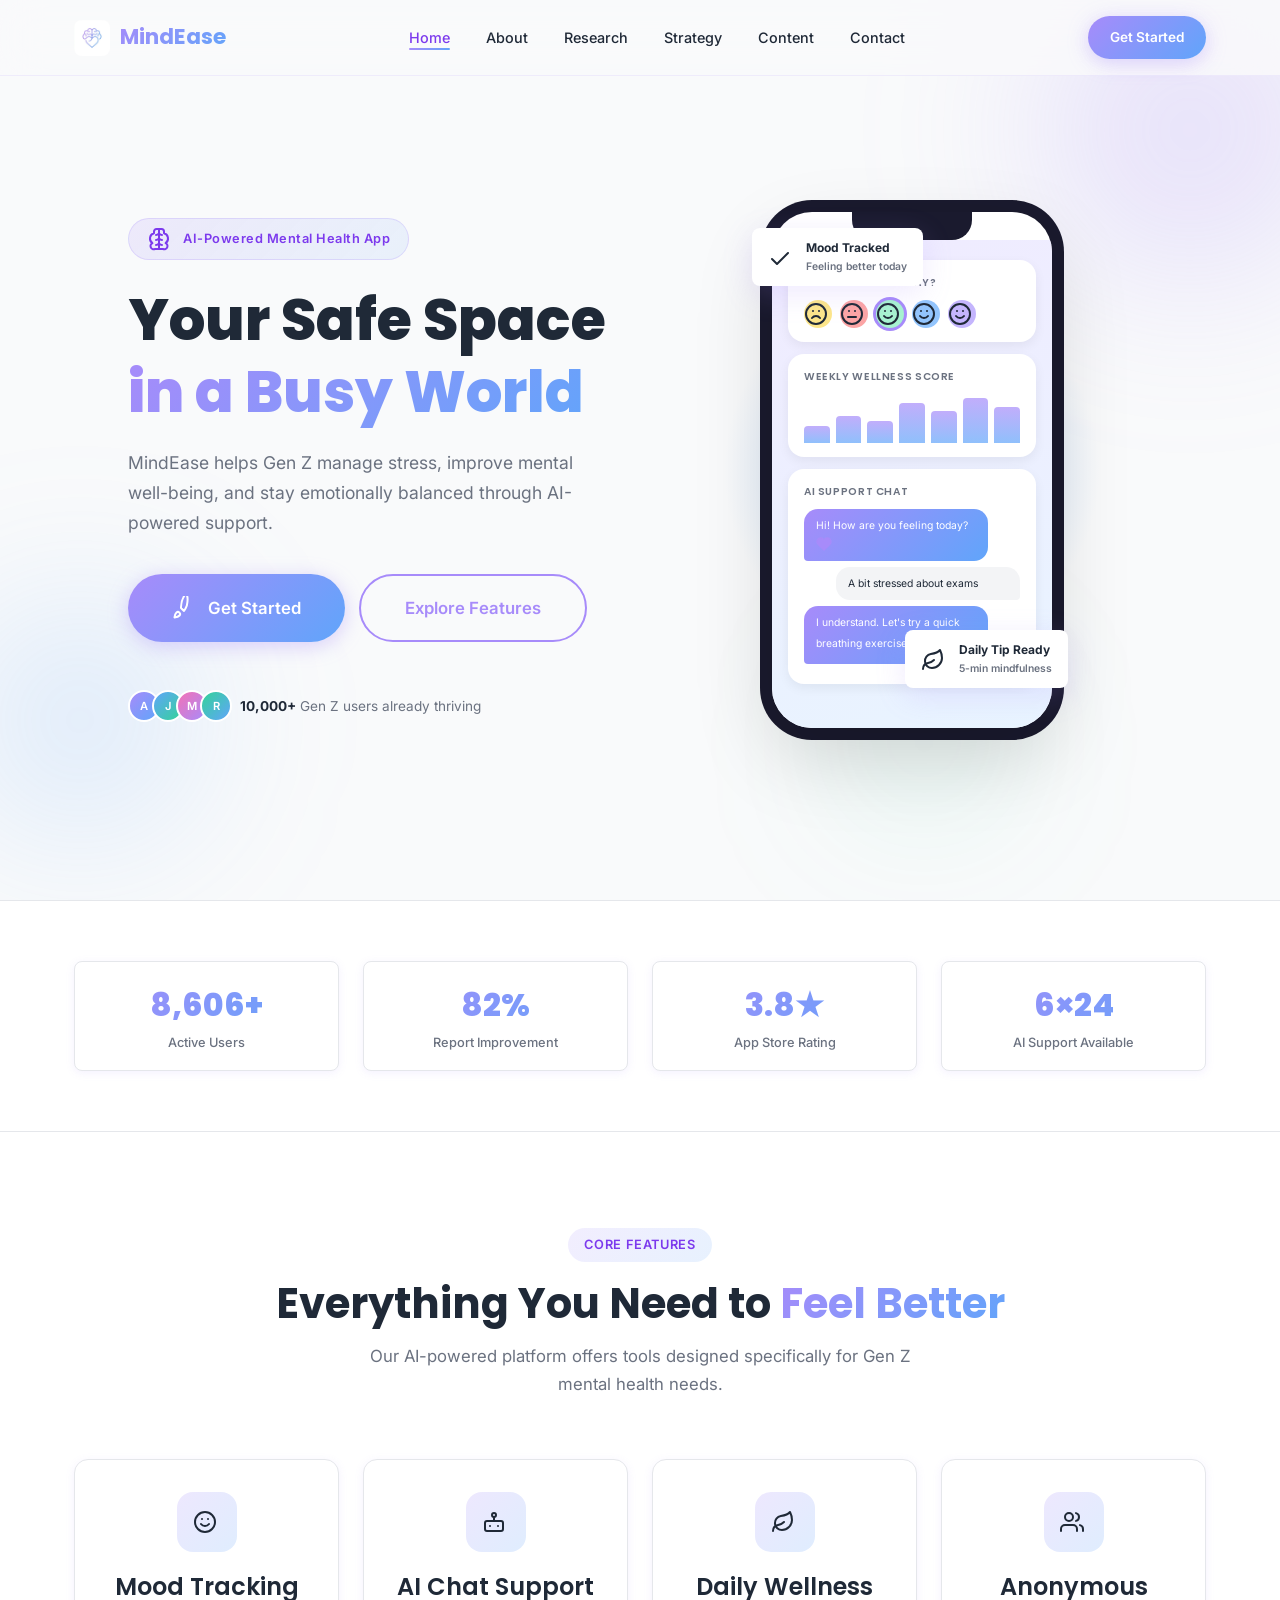
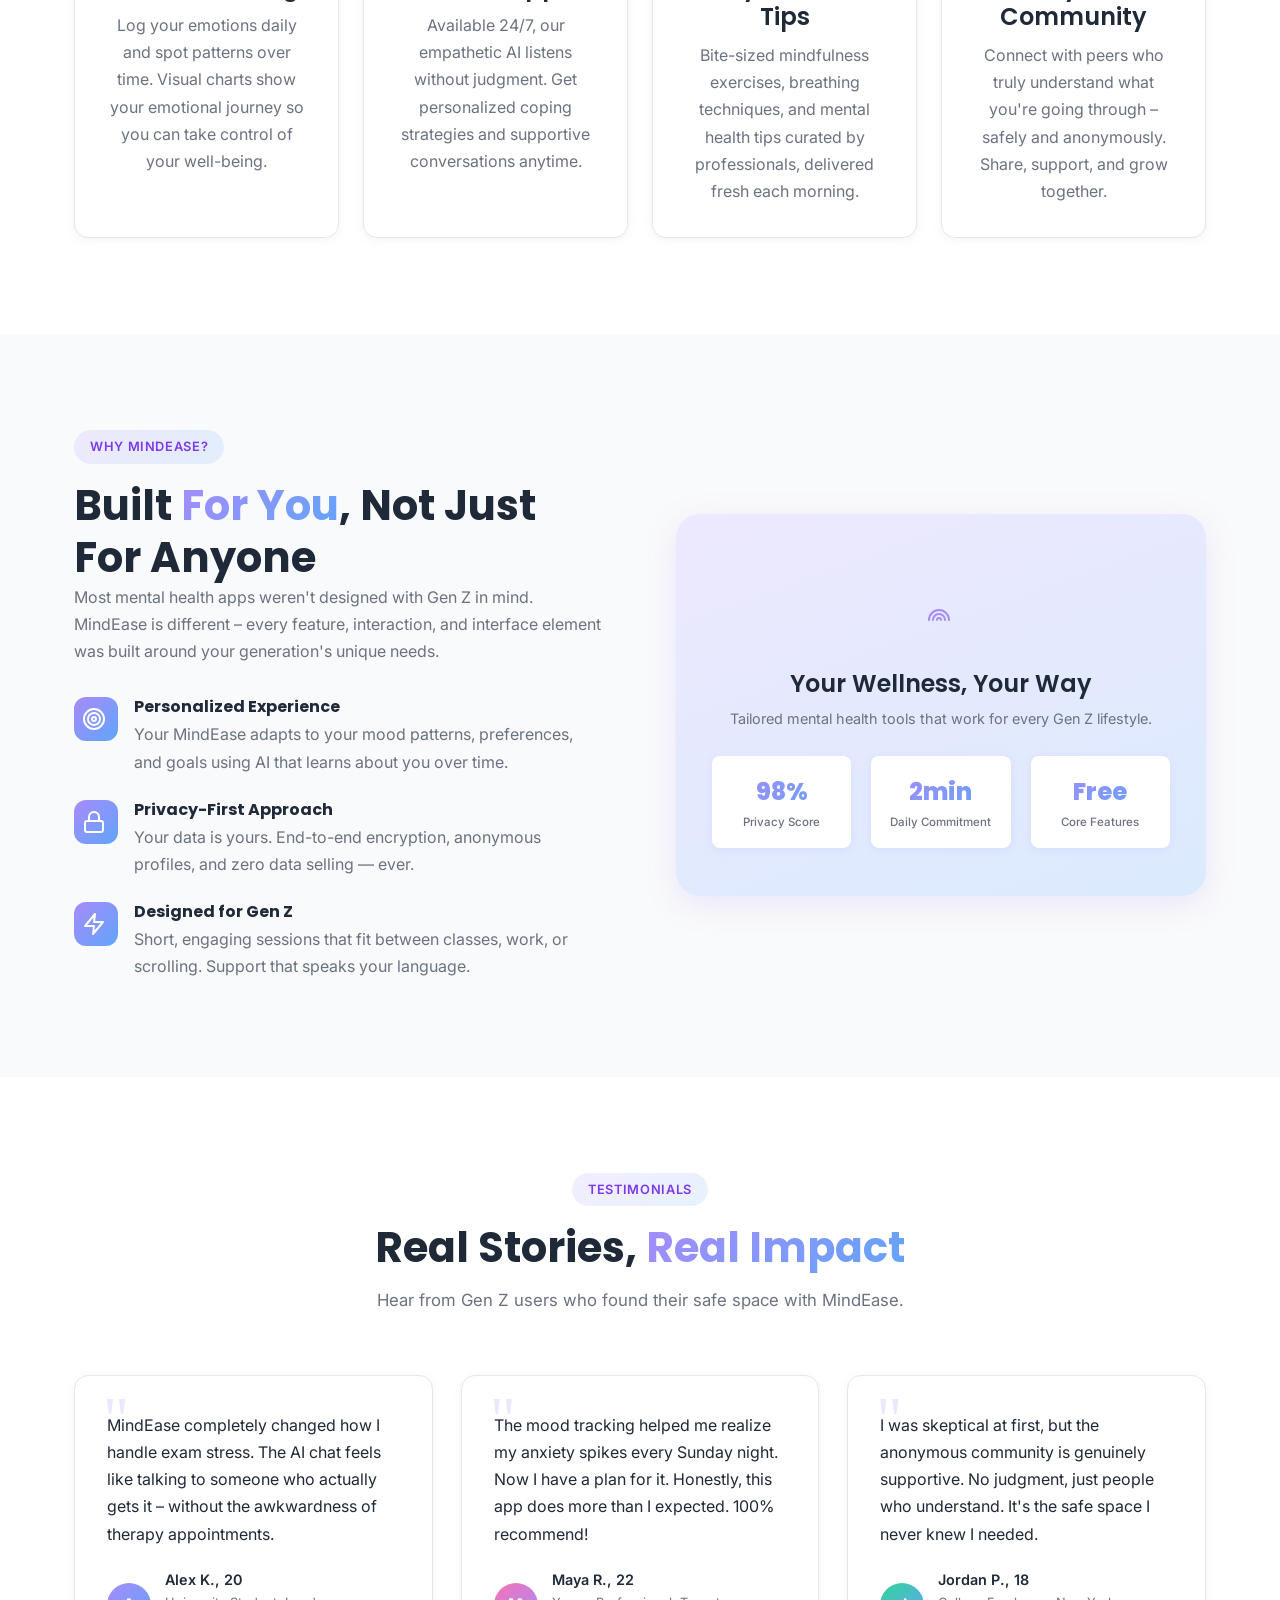
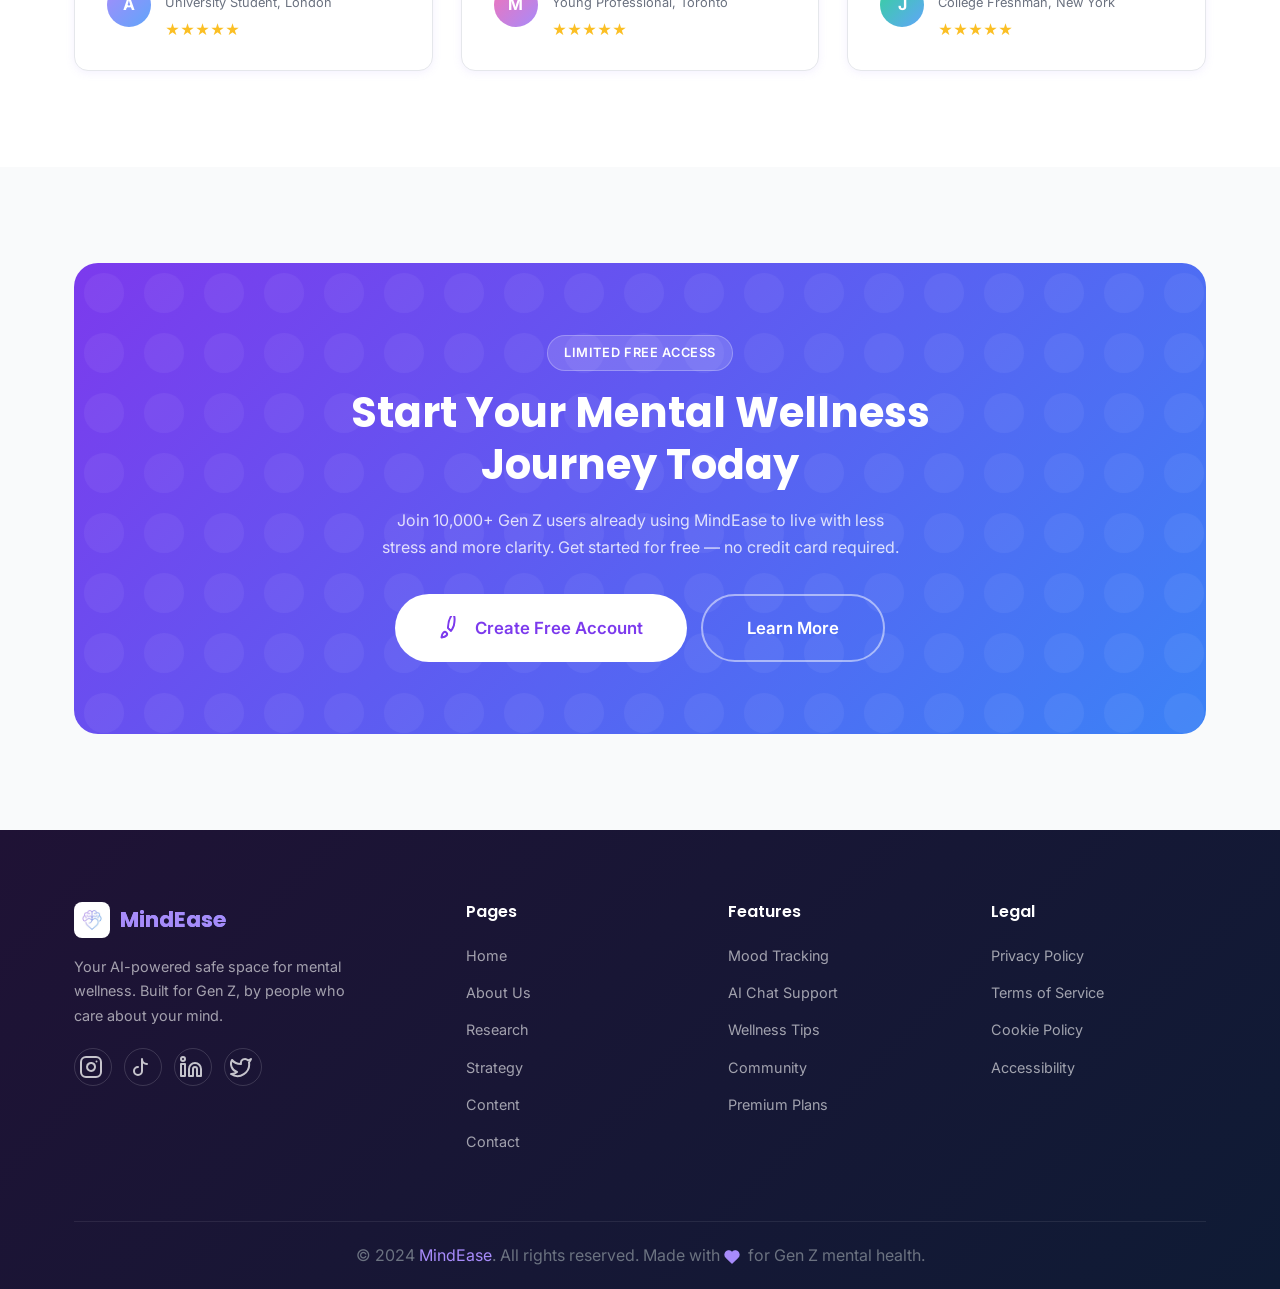
==== commit af72d627: "Update index.html" ====
--- a/index.html
+++ b/index.html
@@ -15,7 +15,7 @@
 <nav class="navbar" id="navbar">
   <div class="nav-inner">
     <a href="index.html" class="nav-logo">
-      <img src="assets/logo1.png" alt="MindEase Logo" class="nav-logo-img">
+      <img src="assets/logo.png" alt="MindEase Logo" class="nav-logo-img">
       <span>MindEase</span>
     </a>
     <ul class="nav-menu">
